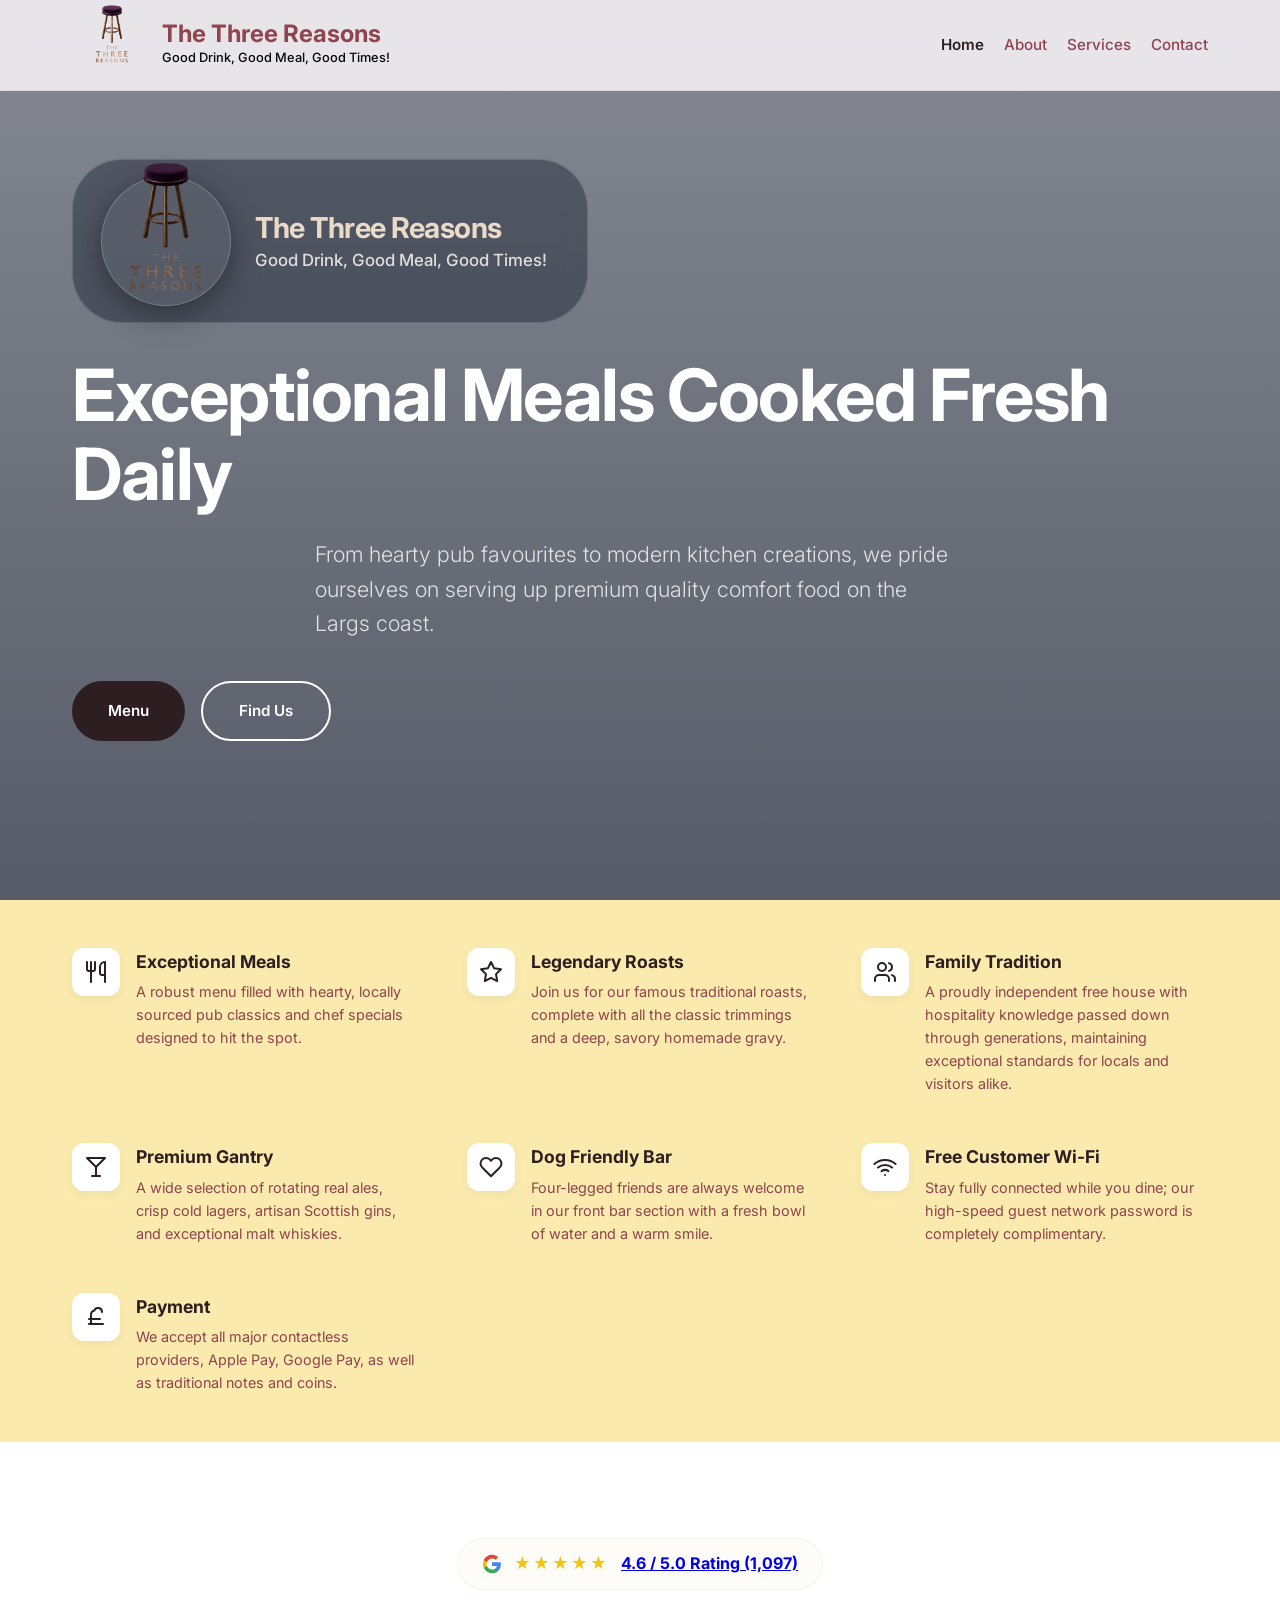
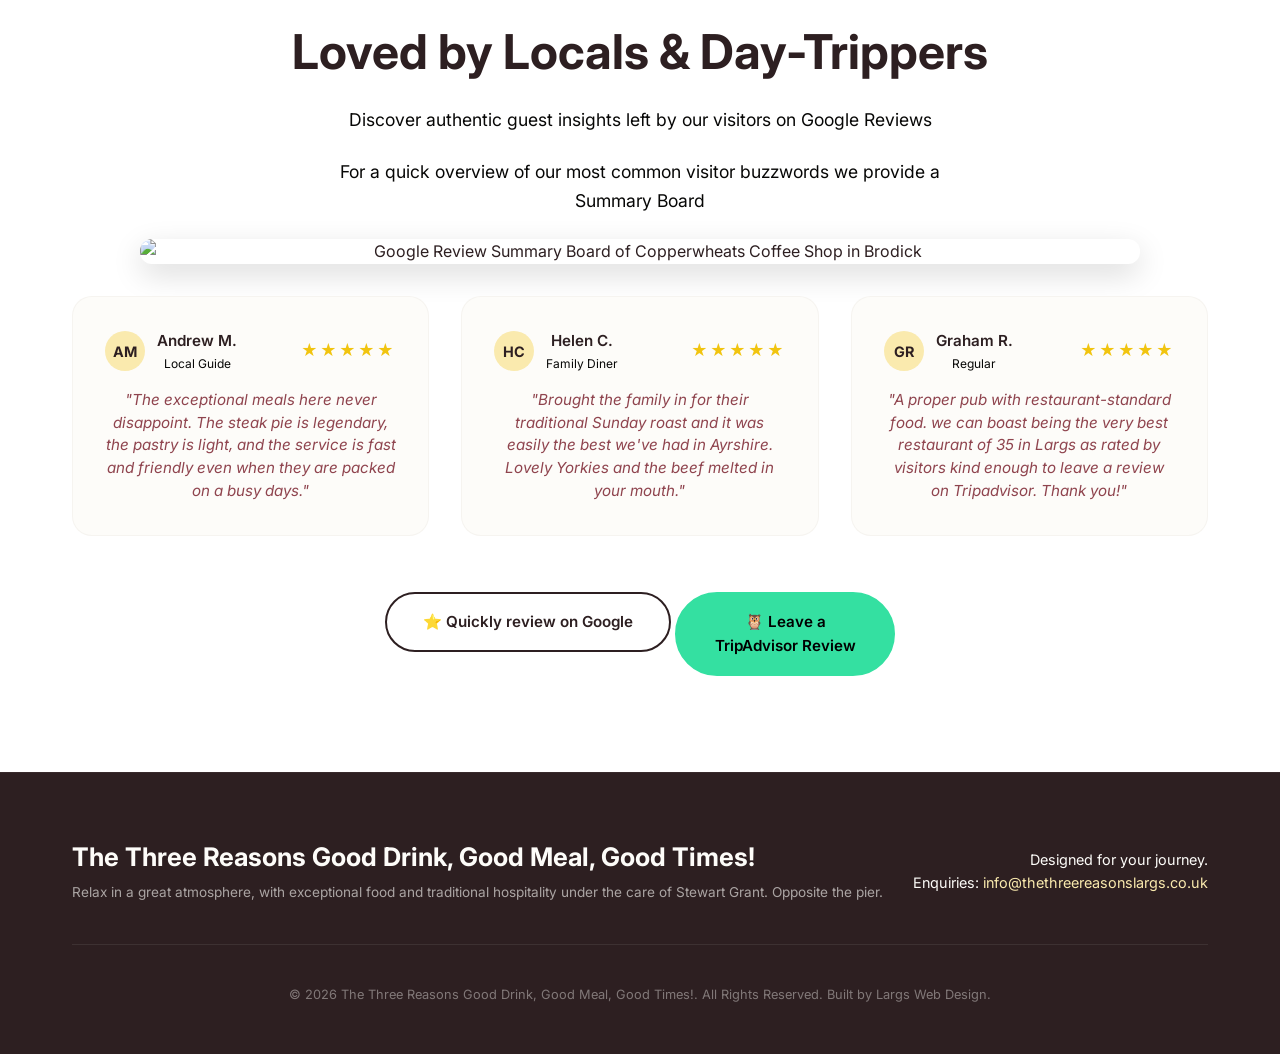
==== index.html @ d2f3f530 "Addition Menu" ====
<!DOCTYPE html>
<html lang="en">
<head>
    <meta charset="UTF-8">
    <meta name="viewport" content="width=device-width, initial-scale=1.0">
    <title id="meta-title">Loading...</title>

    <!-- ☕ COPPERWHEATS CUSTOM FAVICON INJECTION -->
    <link rel="icon" type="image/png" href="./favicon.png" sizes="150x150">
    <link rel="apple-touch-icon" href="./favicon.png">

    <!-- 🚀 ADD THIS DATA CONTAINER TO CATCH THE INJECTED SEO VALUES -->
    <script id="seo-schema" type="application/ld+json"></script>
    
    <link rel="preconnect" href="https://fonts.googleapis.com">
    <link rel="preconnect" href="https://fonts.gstatic.com" crossorigin>
    <link href="https://fonts.googleapis.com/css2?family=Cormorant+Garamond:wght@600;700&family=Plus+Jakarta+Sans:wght@300;400;500;600;700&display=swap" rel="stylesheet">
    <link href="https://fonts.googleapis.com/css2?family=Inter:wght@400;500;700&display=swap" rel="stylesheet">
    <link rel="stylesheet" href="./style.css">
</head>
<body>

    <header class="header-sticky">
        <div class="container nav-container">


        <a href="/" class="brand-logo" data-target="home" style="display: inline-flex !important; align-items: center !important; gap: 55px !important; text-decoration: none !important;">
            <svg id="nav-logo-vector" class="logo-graphic" viewBox="0 0 100 100" fill="none" xmlns="http://www.w3.org/2000/svg" style="display: none;">
            </svg>

            <img id="nav-logo-image" src="" alt="Copperwheat Coffee Shop Design Logo" 
            style="display: none; height: 5em; width: auto; object-fit: contain; margin-bottom: 10px;">
    
        <div class="logo-text">
            <span id="lbl-logo-main">Copperwheats</span>
            <span id="lbl-logo-sub">by the Ferry Terminal</span>
        </div>
        </a>

            
            <nav>
                <ul class="nav-menu">
                    <li><a href="/" class="nav-link" data-target="home">Home</a></li>
                    <li><a href="/about" class="nav-link" data-target="about">About</a></li>
                    <li><a href="/services" class="nav-link" data-target="services">Services</a></li>
                    <li><a href="/contact" class="nav-link" data-target="contact">Contact</a></li>
                </ul>
            </nav>
        </div>
    </header>

    <main>


        <main-section id="section-home">
            <section class="hero-section" id="hero-bg-primary">
            <div class="hero-bg-secondary" id="hero-bg-secondary"></div>

            <div class="container" style="position: relative; z-index: 2;">
                <div class="hero-content">
                    
                    <div class="hero-logo-box" style="display: flex !important; align-items: center !important; gap: 24px !important; background: rgba(15, 23, 42, 0.4) !important; backdrop-filter: blur(12px) !important; -webkit-backdrop-filter: blur(12px) !important; padding: 16px 28px !important; border-radius: 50px !important; border: 1px solid rgba(255, 255, 255, 0.15) !important; width: fit-content !important; margin-bottom: 2rem !important; position: relative;">
                        
                        <div style="width: 130px; height: 130px; background: rgba(255, 255, 255, 0.05); border-radius: 50%; display: flex; align-items: center; justify-content: center; border: 1px solid rgba(255, 255, 255, 0.2); flex-shrink: 0; box-shadow: 0 8px 32px 0 rgba(0, 0, 0, 0.4); position: relative; overflow: visible !important;">
                            <img id="hero-logo-image" src="logo.png" alt="Brand Emblem" 
                                style="display: block !important; width: 180px !important; height: 180px !important; max-width: none !important; object-fit: contain; position: absolute; left: 50%; top: 50%; transform: translate(-50%, -50%); mix-blend-mode: multiply !important; z-index: 10;">
                        </div>

                        <div style="display: flex !important; flex-direction: column !important; text-align: left !important; line-height: 1.2 !important; white-space: nowrap !important; padding-right: 12px;">
                            <span id="lbl-hero-logo-main" style="font-family: 'Inter', sans-serif !important; font-size: 1.8rem !important; font-weight: 700 !important; color: #EADBC8 !important; text-transform: none !important; letter-spacing: -0.5px;">Nardini's</span>
                            <span id="lbl-hero-logo-sub" style="font-family: 'Inter', sans-serif !important; font-size: 1.05rem !important; font-weight: 500 !important; color: #FAF6F0 !important; text-transform: none !important; margin-top: 4px !important; opacity: 0.85;">Coffee Shop</span>
                        </div>
                    </div>

                    <h1 class="hero-title" id="lbl-hero-title">Title</h1>
                    <p class="hero-desc" id="lbl-hero-desc">Desc</p>

                    <div class="hero-actions">
                        <a href="/services" class="btn btn-primary" data-target="services">Menu</a>
                        <a href="/contact" class="btn btn-secondary" data-target="contact">Find Us</a>
                    </div>

                </div> 
            </div> 
</section>

            <section class="quick-highlights">
                <div class="container">
                    <div class="highlights-grid" id="container-highlights">
                    </div>
                </div>
            </section>

            <section class="reviews-section">
                <div class="container text-center">
                    <div class="google-summary-badge">
                        <svg class="google-g-icon" viewBox="0 0 24 24" width="24" height="24" xmlns="http://www.w3.org/2000/svg"><path d="M22.56 12.25c0-.78-.07-1.53-.2-2.25H12v4.26h5.92c-.26 1.37-1.04 2.53-2.21 3.31v2.77h3.57c2.08-1.92 3.28-4.74 3.28-8.09z" fill="#4285F4" /><path d="M12 23c2.97 0 5.46-.98 7.28-2.66l-3.57-2.77c-.98.66-2.23 1.06-3.71 1.06-2.86 0-5.29-1.93-6.16-4.53H2.18v2.84C3.99 20.53 7.7 23 12 23z" fill="#34A853" /><path d="M5.84 14.09c-.22-.66-.35-1.36-.35-2.09s.13-1.43.35-2.09V7.06H2.18C1.43 8.55 1 10.22 1 12s.43 3.45 1.18 4.94l2.85-2.22.81-.63z" fill="#FBBC05" /><path d="M12 5.38c1.62 0 3.06.56 4.21 1.64l3.15-3.15C17.45 2.09 14.97 1 12 1 7.7 1 3.99 3.47 2.18 7.06l3.66 2.84c.87-2.6 3.3-4.52 6.16-4.52z" fill="#EA4335" /></svg>
                        <span class="reviews-rating-stars">★★★★★</span>
    
                        <a href="#" id="link-google-reviews-home" target="_blank">
                            <strong id="lbl-review-score">0.0 / 5.0 Rating</strong>
                        </a>
                    </div>
                    <h2 class="section-title" id="lbl-review-title">Reviews</h2>

                    <!-- 1. Explicitly setting this to 1.5rem cuts the massive CSS default gap in half -->
                    <p class="section-subtitle" id="lbl-review-subtitle" style="margin-bottom: 1.5rem !important;">
                        Discover authentic guest insights with our Google Reviews
                    </p>

                    <div class="section-google-summary" style="width: 100%; padding: 0 !important; text-align: center;">
                        <div class="google-summary-board" style="margin: 0 auto 1.5rem auto !important; max-width: 1000px !important; width: 90% !important;">
                            
                            <!-- 2. Set top margin to 0 so it neatly catches the 1.5rem drop from the line above -->
                            <p class="section-subtitle" id="lbl-summary-board-text" style="margin-top: 0 !important; margin-bottom: 1.5rem !important;">
                                For a quick overview of our most common visitor buzzwords we provide a Summary Board
                            </p>
                            
                            <img src="./images/GoogleReviews_SummaryBoard.png" alt="Google Review Summary Board of Copperwheats Coffee Shop in Brodick" 
                                style="display: block !important; width: 100% !important; height: auto !important; border-radius: 12px !important; box-shadow: 0 10px 30px rgba(0,0,0,0.15) !important; object-fit: cover !important;">
                        </div>
                    </div>
                    
                    
                    <div class="reviews-grid" id="container-reviews">
                    </div>

                    <div id="wrapper-reviews-home" style="margin-top: 3rem; text-align: center;">
                        <a href="#" id="btn-google-review-home" class="btn btn-secondary" target="_blank" style="display: inline-flex; align-items: center; gap: 0.5rem;">
                            ⭐ Quickly review on Google
                        </a>
                        <a href="#" id="btn-tripadvisor-review-home" class="btn btn-secondary" target="_blank" style="margin-top: 0.5rem; display: inline-flex; align-items: center; justify-content: center; gap: 0.5rem; width: 100%; max-width: 220px; margin-left: auto; margin-right: auto; background-color: #34E0A1; border-color: #34E0A1; color: #000000;">
                        🦉 Leave a TripAdvisor Review
                    </a>
                    </div>
                </div>
            </section>
        </main-section>

        <main-section id="section-about">
    <div class="nav-buffer"></div>
    
    <div class="about-static-media-box" style="width: 100%; padding: 2rem 0 0 0; text-align: center;">
        <!-- 1. Changed bottom margin from 1.5rem to 0 -->
        <div class="about-image-wrapper" style="margin: 0 auto 0 auto !important; max-width: 1000px !important; width: 90% !important;">
            <img src="./images/Storyboard.png" alt="Storyboard of business" 
                style="display: block !important; width: 100% !important; height: auto !important; border-radius: 12px !important; box-shadow: 0 10px 30px rgba(0,0,0,0.15) !important; object-fit: cover !important;">
        </div>
    </div>

    <!-- 2. Added inline style to override/reduce the heavy top padding from 'section-padding' -->
    <section class="container section-padding" style="padding-top: 1rem !important;">
        <div class="text-center">
            <h2 class="section-title" id="lbl-about-title">Title</h2>
            <p class="section-subtitle" id="lbl-about-subtitle">Subtitle</p>
        </div>
        <div class="about-layout">
            <div class="about-story" id="container-about-paragraphs"></div>
            <div class="features-box" id="container-about-features"></div>
        </div>
    </section>
</main-section>

        <main-section id="section-services">
            <div class="nav-buffer"></div>
            <section class="container section-padding">
                <div class="text-center">
                    <h2 class="section-title" id="lbl-services-title">Services</h2>
                    <p class="section-subtitle" id="lbl-services-subtitle">Subtitle</p>
                </div>

                <div class="menu-download-container" style="width: 100%; padding: 2rem 0; text-align: center;">
                    <h2 class="section-title" style="margin-bottom: 0.5rem;">Our Menu</h2>
                    <p class="section-subtitle" style="margin-bottom: 2rem; color: #64748b;">Click the preview below to view or download our full menu</p>
                    
                    <a href="/images/menu.pdf" target="_blank" rel="noopener noreferrer" class="menu-pdf-link" style="display: inline-block; width: 90%; max-width: 800px; text-decoration: none;">
                        <div class="menu-preview-wrapper" style="position: relative; border-radius: 12px; overflow: hidden; box-shadow: 0 10px 30px rgba(0,0,0,0.12); transition: transform 0.3s ease, box-shadow 0.3s ease;">
                            
                            <img src="./images/menu-preview.png" alt="Copperwheats Coffee House Menu Preview" 
                                style="display: block; width: 100%; height: auto; object-fit: cover;">
                                
                            <div class="menu-overlay" style="position: absolute; top: 0; left: 0; width: 100%; height: 100%; background: rgba(31, 21, 16, 0.08); transition: background 0.3s ease;"></div>
                        </div>
                    </a>
                </div>


            <section id="section-opening-hours" class="hours-section" style="padding: 4rem 1rem; background-color: var(--site-bg-light, #fcfaf7); text-align: center;">
                <div style="max-width: 500px; margin: 0 auto; background: #ffffff; padding: 2.5rem 2rem; border-radius: 16px; box-shadow: 0 10px 30px rgba(0,0,0,0.04); border: 1px solid rgba(0,0,0,0.02);">
        
                
                <h2 id="hours-title" style="font-size: 1.75rem; margin-bottom: 0.5rem; color: #333;"></h2>
                <p id="hours-subtitle" style="color: #666; font-size: 0.95rem; margin-bottom: 2rem;"></p>

                <table style="width: 100%; border-collapse: collapse; text-align: left;">
                    <thead>
                        <tr style="border-bottom: 2px solid #f1f1f1;">
                            <th style="padding: 0.75rem 0; color: #888; font-weight: 600; text-transform: uppercase; font-size: 0.8rem; letter-spacing: 1px;">Day</th>
                            <th style="padding: 0.75rem 0; color: #888; font-weight: 600; text-transform: uppercase; font-size: 0.8rem; letter-spacing: 1px; text-align: right;">Hours</th>
                        </tr>
                    </thead>
                    <tbody style="color: #444; font-size: 1.05rem;">
                        <tr style="border-bottom: 1px solid #f9f9f9;">
                            <td style="padding: 1rem 0; font-weight: 500;">Monday</td>
                            <td id="time-monday" style="padding: 1rem 0; text-align: right; color: #666;">--</td>
                        </tr>
                        <tr style="border-bottom: 1px solid #f9f9f9;">
                            <td style="padding: 1rem 0; font-weight: 500;">Tuesday</td>
                            <td id="time-tuesday" style="padding: 1rem 0; text-align: right; color: #666;">--</td>
                        </tr>
                        <tr style="border-bottom: 1px solid #f9f9f9;">
                            <td style="padding: 1rem 0; font-weight: 500;">Wednesday</td>
                            <td id="time-wednesday" style="padding: 1rem 0; text-align: right; color: #666;">--</td>
                        </tr>
                        <tr style="border-bottom: 1px solid #f9f9f9;">
                            <td style="padding: 1rem 0; font-weight: 500;">Thursday</td>
                            <td id="time-thursday" style="padding: 1rem 0; text-align: right; color: #666;">--</td>
                        </tr>
                        <tr style="border-bottom: 1px solid #f9f9f9;">
                            <td style="padding: 1rem 0; font-weight: 500;">Friday</td>
                            <td id="time-friday" style="padding: 1rem 0; text-align: right; color: #666;">--</td>
                        </tr>
                        <tr style="border-bottom: 1px solid #f9f9f9;">
                            <td style="padding: 1rem 0; font-weight: 500;">Saturday</td>
                            <td id="time-saturday" style="padding: 1rem 0; text-align: right; color: #666;">--</td>
                        </tr>
                        <tr>
                            <td style="padding: 1rem 0; font-weight: 500;">Sunday</td>
                            <td id="time-sunday" style="padding: 1rem 0; text-align: right; color: #666;">--</td>
                        </tr>
                    </tbody>
                </table>
        
                </div>
            </section>



                <div class="services-grid" id="container-services-cards">
                </div>
            </section>
        </main-section>

        <main-section id="section-contact">
            <div class="nav-buffer"></div>


                <section id="contact" class="contact-section">
            <div class="contact-grid-container">
        
            <div class="contact-details-col">
            <h2>Get in Touch</h2>
            <p class="contact-item" id="lbl-contact-address">Address</p>
            
                <div style="display: flex; flex-direction: column; width: 100%; align-items: flex-start;">
    
                    <a href="#" id="lnk-contact-telephone" class="btn btn-secondary" 
                    style="display: inline-flex; align-items: center; justify-content: center; gap: 0.5rem; width: 100%; max-width: 240px; padding: 0.6rem 1rem; margin-top: 0.5rem; margin-right: auto; margin-left: 0; text-decoration: none;">
                        <span id="lbl-contact-phone-icon"></span>
                        <span id="lbl-contact-telephone">Loading...</span>
                    </a>
                </div>

            
                
            
            <div id="wrapper-reviews-contact" style="margin-top: 1.5rem; display: flex; flex-direction: column; gap: 0.75rem; width: 100%;">
                <a href="#" id="btn-google-review-contact" class="btn btn-secondary" target="_blank" style="display: inline-flex; align-items: center; justify-content: center; gap: 0.5rem; width: 100%; max-width: 240px; padding: 0.6rem 1rem; margin-right: auto; margin-left: 0;">
                    ⭐ A Quick review on Google?
                </a>
                <a href="#" id="btn-tripadvisor-review-contact" class="btn btn-secondary" target="_blank" style="display: inline-flex; align-items: center; justify-content: center; gap: 0.5rem; width: 100%; max-width: 240px; padding: 0.6rem 1rem; background-color: #34E0A1; border-color: #34E0A1; color: #000000; border-radius: 20px; margin-right: auto; margin-left: 0;">
                    🦉 Review Us on TripAdvisor
                </a>
            </div>
        </div>

            <div class="contact-map-col">
                <iframe 
                    id="lbl-contact-map"
                    
                    width="100%" 
                    height="300" 
                    style="border:0; border-radius: 12px; box-shadow: 0 4px 12px rgba(0,0,0,0.06);" 
                    allowfullscreen="" 
                    loading="lazy">
                </iframe>
            </div>
        </main-section>
        


</section>

<section class="faq-section">
    <div class="faq-container">
        <h2 id="faq-title">Questions and Answers</h2>
        <p id="faq-subtitle" class="faq-subtitle"></p>
        
        <div id="faq-grid" class="faq-grid"></div>
    </div>
</section>

            <section class="container section-padding">
                <div class="contact-card">
                    <div class="contact-icon-wrap">
                        <svg width="32" height="32" viewBox="0 0 24 24" fill="none" stroke="currentColor" stroke-width="2" stroke-linecap="round" stroke-linejoin="round"><path d="M4 4h16c1.1 0 2 .9 2 2v12c0 1.1-.9 2-2 2H4c1.1 0-2-.9-2-2V6c0-1.1.9-2 2-2z"></path><polyline points="22,6 12,13 2,6"></polyline></svg>
                    </div>
                    <h3 id="lbl-contact-title">Title</h3>
                    <p id="lbl-contact-desc">Description text</p>
                    <a href="#" id="btn-email-action" class="btn btn-primary">Email Us</a>

                    

                    <div class="info-strip">
                        <div class="info-chunk">
                            <p> If your email is internet based like Gmail or Hotmail etc.</p>
                            <h5>Direct Contact</h5>
                            <p id="lbl-contact-email">Email</p>
                        
                            <div class="container" style="max-width: 650px; margin: 2rem auto; padding: 2rem; background: var(--color-white); border-radius: 12px; box-shadow: 0 4px 20px rgba(0,0,0,0.05);">
                                <h1 style="font-family: var(--font-display); color: var(--color-espresso); font-size: 2.2rem; margin-bottom: 1.5rem; text-align: center;">Or just message us below</h1>
                                
                                <!-- 1. Removed target="_blank" -->
                                <form id="contact-form-submit" action="" method="POST" style="display: flex; flex-direction: column; gap: 1.25rem;">
                                    
                                    <div style="display: flex; gap: 1rem; flex-wrap: wrap;">
                                        <div style="flex: 1; min-width: 250px;">
                                            <input type="text" name="name" placeholder="Full Name" required 
                                                style="width: 100%; padding: 0.85rem 1rem; border-radius: 8px; border: 1px solid var(--color-cream-dark); font-family: var(--font-body); font-size: 1rem; box-sizing: border-box; background-color: var(--color-cream-light);">
                                        </div>
                                        <div style="flex: 1; min-width: 250px;">
                                            <input type="email" name="email" placeholder="Email Address" required 
                                                style="width: 100%; padding: 0.85rem 1rem; border-radius: 8px; border: 1px solid var(--color-cream-dark); font-family: var(--font-body); font-size: 1rem; box-sizing: border-box; background-color: var(--color-cream-light);">
                                        </div>
                                    </div>

                                    <div style="width: 100%;">
                                        <textarea placeholder="Your Message" name="message" rows="7" required 
                                                style="width: 100%; padding: 1rem; border-radius: 8px; border: 1px solid var(--color-cream-dark); font-family: var(--font-body); font-size: 1rem; box-sizing: border-box; resize: vertical; background-color: var(--color-cream-light); min-height: 150px;"></textarea>
                                    </div>

                                    <button type="submit" id="form-submit-btn" class="btn btn-primary" 
                                            style="width: 100%; padding: 1rem; font-size: 1.1rem; font-weight: 600; border-radius: 8px; cursor: pointer;">
                                        Message Us
                                    </button>
                                </form>

                                <!-- 2. Hidden Success Message Panel -->
                                <div id="form-success-message" style="display: none; text-align: center; padding: 2rem 1rem;">
                                    <div style="font-size: 3rem; margin-bottom: 1rem;">✨</div>
                                    <h3 style="color: var(--color-espresso); font-family: var(--font-display); margin-bottom: 0.5rem;">Message Sent!</h3>
                                    <p style="color: #666; font-family: var(--font-body);">Thank you for contacting us. We've received your enquiry and will be in touch shortly.</p>
                                </div>
                            </div>




                        
                        </div>
                    </div>
                </div>
            </section>
        </main-section>
    </main>

    <footer class="footer">
        <div class="container">
            <div class="footer-grid">
                <div class="footer-brand">
                    <h4 id="lbl-footer-name">Name</h4>
                    <p id="lbl-footer-tagline">Tagline</p>
                </div>
                <div class="footer-meta">
                    <p>Designed for your journey.</p>
                    <p>Enquiries: <a href="#" id="lbl-footer-email-link">Email</a></p>
                </div>
            </div>
            <div class="copyright" id="lbl-footer-copyright">&copy; Copyright</div>
        </div>
    </footer>

    <script type="module" src="./script.js"></script>
</body>
</html>
---- style.css ----
/* --- CORE DESIGN ENGINE VARIABLES (Hydrated by JSON) --- */
        :root {
            --color-espresso: #2C1A11;
            --color-roast: #4A3525;
            --color-latte: #8C6A50;
            --color-cream-dark: #EADBC8;
            --color-cream-light: #FAF6F0;
            --color-white: #FFFFFF;
            --color-gold: #F1C40F;
            --font-display: 'Cormorant Garamond', serif;
            --font-body: 'Plus Jakarta Sans', sans-serif;
            --transition-smooth: all 0.4s cubic-bezier(0.16, 1, 0.3, 1);
            --max-width: 1200px;

            /* ... your colors ... */
            --font-body: 'Inter', sans-serif;
            --font-display: 'Inter', sans-serif;
        }

        /* --- BASE STYLES --- */
        * {
            box-sizing: border-box;
            margin: 0;
            padding: 0;
        }

        html, body {
            overflow-x: hidden;
            scroll-behavior: smooth;
            background-color: var(--color-cream-light);
            color: var(--color-espresso);
            font-family: var(--font-body);
            line-height: 1.6;
        }

        .container {
            max-width: var(--max-width);
            margin: 0 auto;
            padding: 0 2rem;
        }

        .section-padding {
            padding: 6rem 0;
        }

        .text-center {
            text-align: center;
        }

        .section-title {
            font-family: var(--font-display);
            font-size: 3rem;
            color: var(--color-espresso);
            margin-bottom: 1rem;
            font-weight: 700;
        }

        .section-subtitle {
            font-size: 1.1rem;
            color: var(--color-latte);
            max-width: 600px;
            margin: 0 auto 4rem auto;
            font-weight: 400;
        }

        /* --- UI COMPONENTS --- */
        .btn {
            display: inline-flex;
            align-items: center;
            justify-content: center;
            padding: 1rem 2.25rem;
            font-size: 0.95rem;
            font-weight: 600;
            text-decoration: none;
            border-radius: 50px;
            transition: var(--transition-smooth);
            cursor: pointer;
            border: none;
            gap: 0.5rem;
        }

        .btn-primary {
            background-color: var(--color-espresso);
            color: var(--color-cream-light);
        }

            .btn-primary:hover {
                background-color: var(--color-latte);
                transform: translateY(-2px);
                box-shadow: 0 10px 20px rgba(74, 53, 37, 0.15);
            }

        .btn-secondary {
            background-color: transparent;
            color: var(--color-espresso);
            border: 2px solid var(--color-espresso);
        }

            .btn-secondary:hover {
                background-color: var(--color-espresso);
                color: var(--color-cream-light);
                transform: translateY(-2px);
            }

        /* --- SPA ROUTING VIEW STATES --- */
        main-section {
            display: none;
            opacity: 0;
            transform: translateY(15px);
            transition: opacity 0.5s ease, transform 0.5s ease;
        }

            main-section.active {
                display: block;
                opacity: 1;
                transform: translateY(0);
            }

        /* --- BRAND BRANDING LOGO COMPONENT --- */
        
        /* 1. This forces the logo image and text to sit side-by-side in a row */
        .brand-logo {
            display: flex !important;
            flex-direction: row !important;
            align-items: center !important;
            gap: 0px !important; /* Perfect breathing room right next to thistle wings */
            text-decoration: none !important;

            /* 1. Prevents the entire logo link block from compressing */
            flex-shrink: 0 !important;
        }

        .logo-text {
            display: flex !important;
            flex-direction: column !important;
            text-transform: none !important; /* Breaks the uppercase lock cleanly */
            text-align: left !important;
            margin-left: -45px !important; /* Gives just a hair of breathing room (change to 0px if you want literal zero contact) */
        
            /* 2. FORCES the text wrapper to remain on a single horizontal line */
            white-space: nowrap !important;
            flex-shrink: 0 !important;
        }

        #lbl-logo-main {
            font-family: 'Inter', sans-serif !important;
            font-size: 1.5rem !important;
            font-weight: 700 !important;
            color: var(--color-roast) !important;
            /*color: #2563EB !important; /* Electric Blue */
            text-transform: none !important;
            line-height: 1.1 !important;
        }

        #lbl-logo-sub {
            font-family: 'Inter', sans-serif !important;
            font-size: 0.8rem !important;
            font-weight: 500 !important;
            color: var(--color-latte) !important;
            text-transform: none !important;
            margin-top: 1px !important;
        }






        


        /* --- HEADER NAVIGATION --- */
        .header-sticky {
            position: fixed;
            top: 0;
            left: 0;
            right: 0;
            background-color: rgba(250, 246, 250, 0.85);
            backdrop-filter: blur(12px);
            -webkit-backdrop-filter: blur(12px);
            z-index: 1000;
            border-bottom: 1px solid rgba(74, 53, 37, 0.06);
            transition: var(--transition-smooth);
        }

        .nav-container {
            display: flex !important;
            flex-direction: row !important;
            align-items: center !important;
            justify-content: space-between !important; /* Forces Logo Left, Menu Right */
            width: 100%;
        }

        .nav-menu {
            display: flex !important;
            gap: 20px;
            list-style: none;
            margin: 0;
            padding: 0;
    
            /* Allows links to stay horizontal and hide if they run out of room */
            flex-wrap: nowrap !important; 
            overflow: hidden !important;
        }

        .nav-link {
            text-decoration: none;
            color: var(--color-roast);
            font-size: 0.95rem;
            font-weight: 500;
            position: relative;
            padding: 0.5rem 0;
            transition: var(--transition-smooth);
        }

            .nav-link:hover {
                color: var(--color-espresso);
            }

            .nav-link::after {
                content: '';
                position: absolute;
                bottom: 0;
                left: 0;
                width: 0;
                height: 2px;
                background-color: var(--color-latte);
                transition: var(--transition-smooth);
            }

            .nav-link.active {
                color: var(--color-espresso);
                font-weight: 600;
            }

                .nav-link.active::after {
                    width: 100%;
                }







        /* --- HERO AREA --- */

        /*SKSK07/06/26 ADDED code below for transitional hero panel*/
        .hero-section {
            position: relative;
            height: 100vh;
            min-height: 750px;
            display: flex;
            align-items: center;
            color: var(--color-white);
            background-repeat: no-repeat;
            background-position: center center;
            background-size: cover;
            overflow: hidden;
        }

        /* NEW: The overlapping layer that handles the buttery smooth cross-fade */
        .hero-bg-secondary {
            position: absolute;
            top: 0;
            left: 0;
            width: 100%;
            height: 100%;
            background-repeat: no-repeat;
            background-position: center center;
            background-size: cover;
            opacity: 0;
            transition: opacity 1.5s ease-in-out; /* Control the cross-fade speed here! */
            z-index: 1;
        }

        /* The master cross-fade keyframe loop */
        @keyframes heroFadeLoop {
            0% {
                opacity: 1; 
                filter: brightness(1);
            }

            8% {
                opacity: 0.1;
                filter: brightness(0.6);
            }
            /* Smooth dip down to swap image */
            20% {
                opacity: 1;
                filter: brightness(1);
            }
            /* Fades back up into full glory */
            100% {
                opacity: 1;
                filter: brightness(1);
            }
        }

        /*SKSK08/06/26 ADDED code below*/
        /* Smoothly handles the text dip during image transitions */
        .hero-content {
            transition: opacity 1.0s ease-in-out, transform 1.0s ease-in-out;
            opacity: 1; /* Ensure base state is fully visible */
        }

        .hero-content.fade-out {
            opacity: 0 !important;
            transform: translateY(-30px); /* Gives it a slight upward float as it vanishes */
        }


        .hero-logo-box {
            display: inline-flex;
            align-items: center;
            background: rgba(255, 255, 255, 0.08);
            border: 1px solid rgba(255, 255, 255, 0.2);
            backdrop-filter: blur(8px);
            -webkit-backdrop-filter: blur(8px);
            padding: 0.75rem 1.5rem;
            border-radius: 50px;
            gap: 1rem;
            margin-bottom: 2rem;
        }

            .hero-logo-box .logo-text {
                color: var(--color-white);
            }

                .hero-logo-box .logo-text span {
                    color: var(--color-cream-dark);
                }

        /* --- CLEANED HERO TYPOGRAPHY TIMELINES --- */
        .hero-title {
            font-family: var(--font-display);
            font-size: clamp(2.5rem, 6vw, 4.5rem);
            font-weight: 700;
            color: var(--color-white);
            margin-bottom: 1.5rem;
            line-height: 1.1;
            letter-spacing: -0.02em;
            /* Removed the blocking hardcoded CSS keyframe animation */
        }

        .hero-desc {
            font-family: var(--font-sans);
            font-size: clamp(1.1rem, 2vw, 1.35rem);
            color: rgba(255, 255, 255, 0.8);
            max-width: 650px;
            margin: 0 auto 2.5rem auto;
            line-height: 1.6;
            font-weight: 300;
            /* Removed the blocking hardcoded CSS keyframe animation */
        }
        .hero-actions {
            display: flex;
            gap: 1rem;
        }

            .hero-actions .btn-secondary {
                color: var(--color-white);
                border-color: var(--color-white);
            }

                .hero-actions .btn-secondary:hover {
                    background-color: var(--color-white);
                    color: var(--color-espresso);
                }






        /* --- HIGHLIGHT ROW --- */
        .quick-highlights {
            background-color: var(--color-cream-dark);
            padding: 3rem 0;
        }

        .highlights-grid {
            display: grid;
            grid-template-columns: repeat(3, 1fr);
            gap: 3rem;
        }

        .highlight-item {
            display: flex;
            gap: 1rem;
            align-items: flex-start;
        }

        .highlight-icon {
            background: var(--color-white);
            padding: 0.75rem;
            border-radius: 12px;
            display: flex;
            align-items: center;
            justify-content: center;
            box-shadow: 0 4px 10px rgba(74, 53, 37, 0.05);
            color: var(--color-espresso);
        }

        .highlight-text h4 {
            font-size: 1.1rem;
            margin-bottom: 0.25rem;
            color: var(--color-espresso);
        }

        .highlight-text p {
            font-size: 0.9rem;
            color: var(--color-roast);
        }

        /* --- SOCIAL PROOF REVIEWS ROW --- */
        .reviews-section {
            background-color: var(--color-white);
            padding: 6rem 0;
        }

        .google-summary-badge {
            display: inline-flex;
            align-items: center;
            gap: 0.75rem;
            background: var(--color-cream-light);
            padding: 0.75rem 1.5rem;
            border-radius: 50px;
            margin-bottom: 1.5rem;
            border: 1px solid rgba(74, 53, 37, 0.05);
        }

        .google-g-icon {
            width: 20px;
            height: 20px;
        }

        .reviews-rating-stars {
            color: var(--color-gold);
            letter-spacing: 2px;
            font-weight: bold;
        }

        .reviews-grid {
            display: grid;
            grid-template-columns: repeat(3, 1fr);
            gap: 2rem;
            margin-top: 2rem;
        }

        .review-card {
            background: var(--color-cream-light);
            border-radius: 20px;
            padding: 2rem;
            border: 1px solid rgba(74, 53, 37, 0.04);
            display: flex;
            flex-direction: column;
            justify-content: space-between;
            transition: var(--transition-smooth);
        }

            .review-card:hover {
                transform: translateY(-4px);
                box-shadow: 0 15px 30px rgba(74, 53, 37, 0.04);
            }

        .review-header {
            display: flex;
            justify-content: space-between;
            align-items: center;
            margin-bottom: 1rem;
        }

        .reviewer-info {
            display: flex;
            align-items: center;
            gap: 0.75rem;
        }

        .reviewer-avatar {
            width: 40px;
            height: 40px;
            background: var(--color-cream-dark);
            border-radius: 50%;
            display: flex;
            align-items: center;
            justify-content: center;
            font-weight: 700;
            font-size: 0.9rem;
            color: var(--color-espresso);
        }

        .reviewer-name {
            font-size: 0.95rem;
            font-weight: 600;
        }

        .reviewer-meta {
            font-size: 0.75rem;
            color: var(--color-latte);
        }

        .review-text {
            font-size: 0.95rem;
            color: var(--color-roast);
            font-style: italic;
            line-height: 1.5;
        }

        /* --- ABOUT ENGINE LAYOUT --- */
        .about-layout {
            display: grid;
            grid-template-columns: 1.1fr 0.9fr;
            gap: 4rem;
            align-items: center;
        }

        .about-story {
            padding-right: 2rem;
        }

            .about-story h3 {
                font-family: var(--font-display);
                font-size: 2.5rem;
                margin-bottom: 1.5rem;
            }

        #container-about-paragraphs {
            /* 1. Limit the text width so lines don't stretch too wide */
            max-width: 750px !important;
            
            /* 2. Center the entire container perfectly in the middle of the page */
            margin: 0 auto !important;
            
            /* 3. Add internal padding so it breathes away from the edge on mobile phones */
            padding: 0 20px !important;
            
            /* 4. Optional but recommended: Add spacious padding between the paragraphs */
            display: flex !important;
            flex-direction: column !important;
            gap: 1.5rem !important;
        }

        .about-p {
            margin-bottom: 1.5rem;
            color: var(--color-roast);
        }

        .features-box {
            background-color: var(--color-white);
            border-radius: 24px;
            padding: 3rem;
            box-shadow: 0 20px 40px rgba(74, 53, 37, 0.03);
            border: 1px solid rgba(74, 53, 37, 0.04);
        }

        .feature-row {
            display: flex;
            gap: 1.5rem;
            margin-bottom: 2rem;
        }

            .feature-row:last-child {
                margin-bottom: 0;
            }

        .feature-badge {
            font-size: 2rem;
            line-height: 1;
        }

        .feature-info h4 {
            font-size: 1.2rem;
            margin-bottom: 0.5rem;
            color: var(--color-espresso);
        }

        .feature-info p {
            font-size: 0.95rem;
            color: var(--color-roast);
        }

        /* --- GRID CONTAINER CARDS --- */
        .services-grid {
            display: grid;
            grid-template-columns: repeat(4, 1fr);
            gap: 2rem;
        }

        .service-card {
            background-color: var(--color-white);
            border-radius: 20px;
            padding: 2.5rem 2rem;
            text-align: center;
            transition: var(--transition-smooth);
            border: 1px solid rgba(74, 53, 37, 0.03);
            position: relative;
            overflow: hidden;
        }

            .service-card::before {
                content: '';
                position: absolute;
                top: 0;
                left: 0;
                width: 100%;
                height: 4px;
                background-color: var(--color-cream-dark);
                transition: var(--transition-smooth);
            }

            .service-card:hover {
                transform: translateY(-8px);
                box-shadow: 0 20px 30px rgba(74, 53, 37, 0.06);
            }

                .service-card:hover::before {
                    background-color: var(--color-latte);
                }

        .service-emoji {
            font-size: 3rem;
            margin-bottom: 1.5rem;
            display: inline-block;
            transition: var(--transition-smooth);
        }

        .service-card:hover .service-emoji {
            transform: scale(1.15) rotate(5deg);
        }

        .service-card h3 {
            font-size: 1.25rem;
            color: var(--color-espresso);
            font-weight: 600;
        }

        /* --- SYSTEM CONNECTIONS --- */
        .contact-card {
            max-width: 700px;
            margin: 0 auto;
            background-color: var(--color-white);
            border-radius: 32px;
            padding: 4rem;
            text-align: center;
            box-shadow: 0 30px 60px rgba(74, 53, 37, 0.04);
            border: 1px solid rgba(74, 53, 37, 0.02);
        }

        .contact-icon-wrap {
            width: 80px;
            height: 80px;
            background-color: var(--color-cream-light);
            border-radius: 50%;
            display: flex;
            align-items: center;
            justify-content: center;
            margin: 0 auto 2rem auto;
            color: var(--color-latte);
        }

        .contact-card h3 {
            font-family: var(--font-display);
            font-size: 2.5rem;
            margin-bottom: 1rem;
        }

        .contact-card p {
            color: var(--color-roast);
            max-width: 480px;
            margin: 0 auto 2.5rem auto;
            font-size: 1.05rem;
        }

        .info-strip {
            display: flex;
            justify-content: center;
            gap: 3rem;
            margin-top: 3rem;
            padding-top: 2.5rem;
            border-top: 1px solid rgba(74, 53, 37, 0.08);
        }

        .info-chunk h5 {
            font-size: 0.85rem;
            text-transform: uppercase;
            letter-spacing: 1px;
            color: var(--color-latte);
            margin-bottom: 0.25rem;
        }

        .info-chunk p {
            font-size: 1rem;
            color: var(--color-espresso);
            margin: 0;
            font-weight: 500;
        }

        /* --- FOOTER REGION --- */
        .footer {
            background-color: var(--color-espresso);
            color: var(--color-cream-light);
            padding: 4rem 0 3rem 0;
            margin-top: auto;
            border-top: 1px solid rgba(255,255,255,0.05);
        }

        .footer-grid {
            display: flex;
            justify-content: space-between;
            align-items: center;
            padding-bottom: 2.5rem;
            border-bottom: 1px solid rgba(255, 255, 255, 0.08);
            margin-bottom: 2.5rem;
        }

        .footer-brand h4 {
            font-family: var(--font-display);
            font-size: 1.6rem;
            margin-bottom: 0.25rem;
        }

        .footer-brand p {
            font-size: 0.85rem;
            opacity: 0.6;
        }

        .footer-meta {
            text-align: right;
            font-size: 0.9rem;
        }

            .footer-meta a {
                color: var(--color-cream-dark);
                text-decoration: none;
                transition: var(--transition-smooth);
            }

                .footer-meta a:hover {
                    color: var(--color-white);
                }

        .copyright {
            font-size: 0.8rem;
            opacity: 0.4;
            text-align: center;
        }

        /* Master container splits the space 50/50 on desktop screens */
.contact-grid-container {
    display: flex;
    flex-direction: row;
    justify-content: space-between;
    align-items: center;
    gap: 3rem; /* Creates a nice generous space between text and map */
    max-width: 1100px;
    margin: 0 auto;
    padding: 2rem 20px;
    
}

/* Ensure each column takes up equal half width */
.contact-details-col, 
.contact-map-col {
    flex: 1;
    width: 50%;
    
}

.contact-item {
    font-size: 1.1rem;
    margin-bottom: 1rem;
}


        /* --- SCALING DISPLAYS --- */
        @keyframes fadeInStack {
            from {
                opacity: 0;
                transform: translateY(30px);
            }

            to {
                opacity: 1;
                transform: translateY(0);
            }
        }

        @media (max-width: 1024px) {
            .services-grid {
                grid-template-columns: repeat(2, 1fr);
            }

            .reviews-grid {
                grid-template-columns: 1fr;
                gap: 1.5rem;
            }

            .about-layout {
                grid-template-columns: 1fr;
                gap: 3rem;
            }

            .about-story {
                padding-right: 0;
            }
        }

    /* =========================================================================
   MASTER ALL-IN-ONE MOBILE RESPONSIVE UMBRELLA (768px and down)
   ========================================================================= */
    @media (max-width: 768px) {
    
    /* --- 1. Fix the Header & Navigation Layout --- */
    .nav-container {
        height: auto !important; 
        padding: 12px 10px !important;
        display: flex !important;
        flex-direction: column !important; 
        align-items: center !important;
        justify-content: center !important;
        gap: 0.5rem !important;
    }

    .nav-menu {
        display: flex !important;
        flex-direction: row !important; 
        justify-content: center !important;
        flex-wrap: wrap !important; 
        gap: 1rem !important;
        width: 100% !important;
        max-width: 100% !important;
        margin: 0 auto !important;
        padding: 4px 0 !important;
    }

    /* Generous buffer space so the hero content starts completely below the menu */
    .nav-buffer {
        height: 130px !important;
    }

    /* --- 2. Fix Hero Container & Force Auto-Wrapping --- */
    .hero-section {
        padding: 3rem 0 4rem 0 !important; 
        min-height: auto !important;
        height: auto !important;
        background-size: 100% cover  !important; 
        background-position: center center !important;
        background-repeat: no-repeat !important;
        overflow: hidden !important; 
        width: 100% !important;
        max-width: 100% !important;
    }

    .hero-content {
        width: 100% !important;
        max-width: 100% !important;
        min-width: 0 !important;
        padding: 0 20px !important; 
        box-sizing: border-box !important; 
        display: flex !important;
        flex-direction: column !important;
        align-items: center !important;
        text-align: center !important;
    }

    /* Overpowers any desktop IDs forcing the glass pill to stay visible */
    .hero-section #hero-logo-box,
    .hero-section #hero-logo-pill,
    .hero-section .hero-logo-box,
    div[class*="hero-logo-box"] {
        display: none !important;
        visibility: hidden !important;
        opacity: 0 !important;
        height: 0 !important;
        width: 0 !important;
        padding: 0 !important;
        margin: 0 !important;
        overflow: hidden !important;
        position: absolute !important;
    }
    
    
    


    
    /* --- 3. Scale & Snap Typography Within Screen Boundaries --- */
    .hero-title, #lbl-hero-title {
        font-size: 1.65rem !important; /* Optimized sweet spot for long sentences on mobile */
        line-height: 1.3 !important;
        margin-top: 9rem !important;
        margin-bottom: 1rem !important;
        width: 100% !important;
        max-width: 100% !important;
        white-space: normal !important; /* Prevents text from forcing its way onto a single line */
        word-wrap: break-word !important;
        overflow-wrap: break-word !important;
    }

    .hero-desc, #lbl-hero-desc {
        font-size: 0.95rem !important; 
        line-height: 1.5 !important;
        width: 100% !important;
        max-width: 100% !important;
        padding: 0 5px !important;
        white-space: normal !important;
        word-wrap: break-word !important;
    }

    /* --- 4. Action Buttons --- */
    .hero-actions {
        display: flex !important;
        flex-direction: column !important; 
        gap: 12px !important;
        width: 100% !important;
        max-width: 260px !important; 
        margin: 1.5rem auto 0 auto !important;
    }

    .hero-actions .btn {
        width: 100% !important;
        text-align: center !important;
    }

    /* --- 5. Base Structural Layouts --- */
    .section-title {
        font-size: 2.4rem !important;
    }

    .highlights-grid {
        grid-template-columns: 1fr !important;
        gap: 1.5rem !important;
    }

    .info-strip {
        flex-direction: column !important;
        gap: 1.5rem !important;
    }

    .footer-grid {
        flex-direction: column !important;
        text-align: center !important;
        gap: 1.5rem !important;
    }

    .footer-meta {
        text-align: center !important;
    }
               
    .contact-card {
        padding: 2.5rem 1.5rem !important;
    }

    .about-layout {
        display: flex !important;
        flex-direction: column !important; 
        gap: 2rem !important;
    }

    #container-about-paragraphs {
        padding: 0 15px !important; 
    }


    /* Mobile Override: Stacks the columns vertically on top of each other */
    .contact-grid-container {
        flex-direction: column !important;
        gap: 1.5rem !important;
        text-align: center !important;
    }

    .contact-details-col, 
    .contact-map-col {
        width: 100% !important;
    }

    .contact-map-col iframe {
        height: 250px !important; /* Makes it slightly more compact on phone displays */
    }

    .contact-section {
    padding-top: 4rem;
    padding-bottom: 1.5rem !important; /* Shrings the dead space beneath the map card */
    }



    /* =========================================================================
       End of the Mobile Media Query
       ========================================================================= */
    } /* <-- This bracket closes the mobile media query cleanly! */

    /* --- Keep the baseline desktop buffer outside the media query --- */
    .nav-buffer {
        height: 90px;
        display: block;
    }

    /* ==========================================================================
       COPPERWHEATS FAQ SECTION (GLOBAL ACCORDION ENGINE)
       ========================================================================== */

    .faq-section {
        padding: 5rem 2rem !important;
        background-color: #faf6f0 !important; /* Matches clean tan layout background */
        width: 100% !important;
        box-sizing: border-box !important;
        display: block !important;
    }

    /* Force the container to wrap tight and center itself on desktop views */
    .faq-container {
        max-width: 1050px !important; /* Caps width so it never stretches out of control */
        margin: 0 auto !important; /* Centers it perfectly horizontally */
        padding: 0 1.5rem !important;
        box-sizing: border-box !important;
        display: block !important;
    }

    /* Force the main FAQ title to look balanced */
    .faq-container h2 {
        text-align: center !important;
        font-size: 2.5rem !important;
        color: #4a3b32 !important;
        margin-top: 0 !important;
        margin-bottom: 1rem !important;
    }

    /* Center and beautifully pad the subtitle text block */
    .faq-subtitle {
        color: #6e5d4f !important;
        font-size: 1.1rem !important;
        line-height: 1.6 !important;
        text-align: center !important;
        max-width: 600px !important;
        margin: 0 auto 4rem auto !important;
    }

    /* Base grid settings (stacks on mobile, switches to columns on laptop) */
    .faq-grid {
        display: grid !important;
        grid-template-columns: 1fr !important; /* Single column layout for mobile */
        gap: 1.5rem !important;
        align-items: start !important;
        text-align: left !important;
        width: 100% !important;
    }

    /* Update your .faq-item card wrapper */
    .faq-item {
        background: #ffffff !important;
        border-radius: 12px !important;
        box-shadow: 0 4px 12px rgba(0,0,0,0.03) !important;
        border: 1px solid rgba(110, 93, 79, 0.05) !important;
        margin-bottom: 0 !important;
        overflow: hidden !important;
        transition: all 0.3s ease !important;
        display: block !important;
    }

    /* Style the clickable question bar */
    .faq-question {
        padding: 1.5rem !important;
        color: #4a3b32 !important;
        font-size: 1.15rem !important;
        font-weight: 600 !important;
        cursor: pointer !important;
        display: flex !important;
        justify-content: space-between !important;
        align-items: center !important;
        list-style: none !important;
        user-select: none !important;
    }

    /* Hides default browser triangles */
    .faq-question::-webkit-details-marker {
        display: none !important;
    }

    /* Style the hidden answer box container */
    .faq-answer-content {
        padding: 0 1.5rem 1.5rem 1.5rem !important;
        border-top: 1px solid rgba(110, 93, 79, 0.03) !important;
        display: block !important;
    }

    .faq-answer {
        color: #555555 !important;
        margin: 0 !important;
        line-height: 1.6 !important;
        font-size: 1rem !important;
    }

    /* Style the toggle icon */
    .faq-icon {
        font-size: 1rem !important;
        color: #8c6a50 !important;
        transition: transform 0.3s ease !important;
        padding-left: 1rem !important;
    }

    /* --- CLICK INTERACTIVE STATES --- */
    .faq-item[open] {
        box-shadow: 0 6px 16px rgba(140, 106, 80, 0.08) !important;
        border-color: rgba(140, 106, 80, 0.2) !important;
    }

    .faq-item[open] .faq-icon {
        transform: rotate(45deg) !important;
        color: #2c1a11 !important;
    }

    /* --- LAPTOP SCREEN RESPONSIVE UPGRADE --- */
    @media screen and (min-width: 768px) {
        .faq-grid {
            grid-template-columns: 1fr 1fr !important; /* Beautiful side-by-side layout on laptops! */
            gap: 2rem !important;
        }
    }

    /* Default for Mobile / Tablets: Center everything smoothly */
    @media (max-width: 768px) {
        .contact-details-col a.btn {
            margin-left: auto !important;
            margin-right: auto !important;
        }
    }

    /* Laptop mode: Force text inside buttons to stay centered */
    .contact-details-col a.btn {
        justify-content: center !important;
        text-align: center !important;
    }

    
    /* NEW: TripAdvisor Hover State (Slightly darker vibrant green) */
    .contact-details-col a.btn-tripadvisor:hover {
        background-color: #2bc48c !important;
        border-color: #2bc48c !important;
        color: #000000 !important;
    }
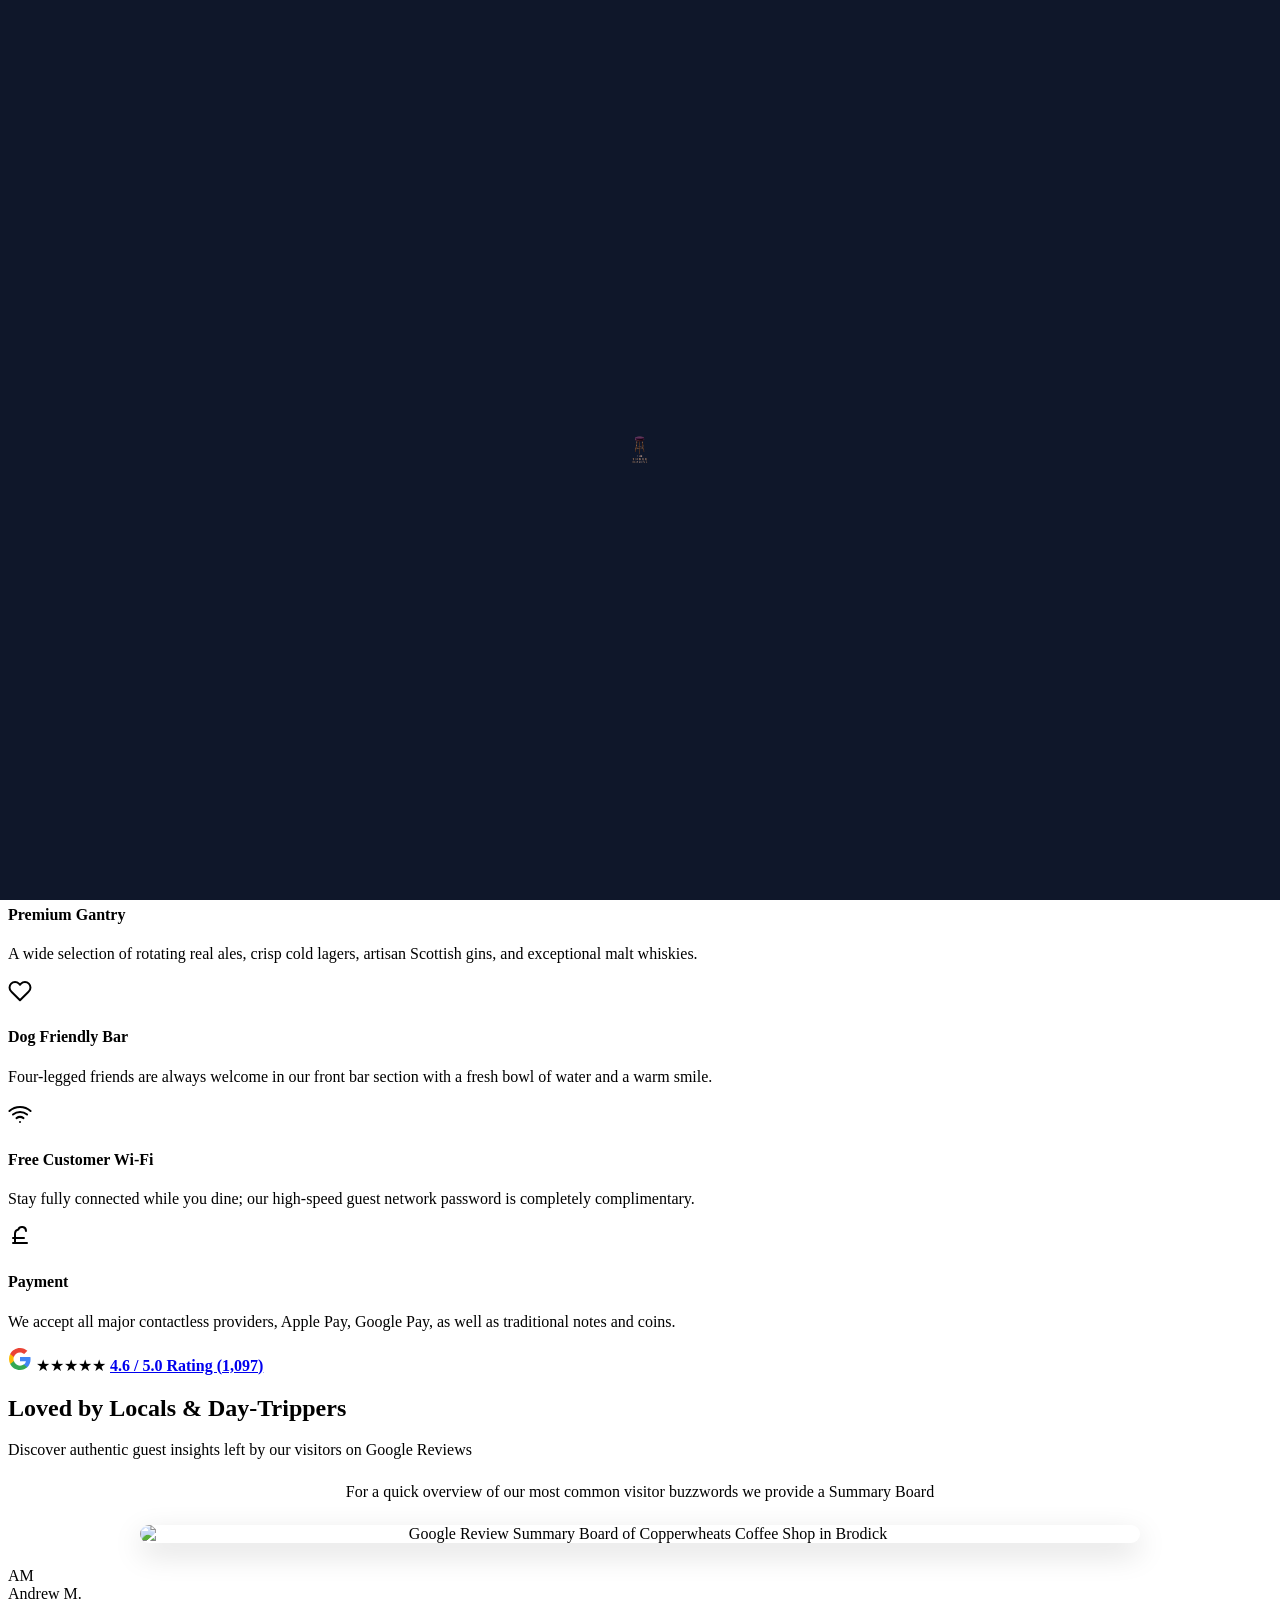
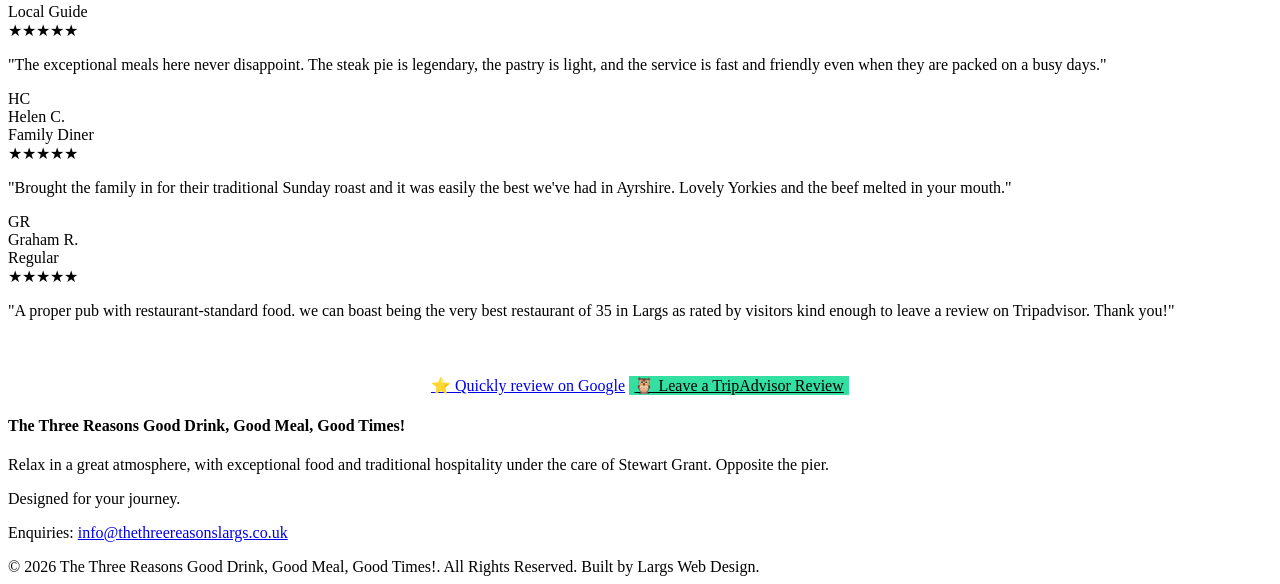
==== commit 9027f6f6: "New Splash Screen" ====
--- a/index.html
+++ b/index.html
@@ -1,6 +1,9 @@
 <!DOCTYPE html>
 <html lang="en">
 <head>
+    <!-- Put this near the top of your head section -->
+    <link rel="preload" href="logo.png" as="image" type="image/png">
+
     <meta charset="UTF-8">
     <meta name="viewport" content="width=device-width, initial-scale=1.0">
     <title id="meta-title">Loading...</title>
@@ -16,9 +19,21 @@
     <link rel="preconnect" href="https://fonts.gstatic.com" crossorigin>
     <link href="https://fonts.googleapis.com/css2?family=Cormorant+Garamond:wght@600;700&family=Plus+Jakarta+Sans:wght@300;400;500;600;700&display=swap" rel="stylesheet">
     <link href="https://fonts.googleapis.com/css2?family=Inter:wght@400;500;700&display=swap" rel="stylesheet">
-    <link rel="stylesheet" href="./style.css">
+    <link rel="stylesheet" id="theme-stylesheet" href="./styles/coffee.css">
 </head>
 <body>
+
+    <!-- The Fullscreen Splash Screen Overlay -->
+    <div id="site-splash-screen" style="position: fixed; top: 0; left: 0; width: 100vw; height: 100vh; background: #0f172a; z-index: 99999; display: flex; align-items: center; justify-content: center; transition: background 0.8s ease, opacity 0.6s ease, visibility 0.8s ease;">
+        
+        <!-- 🌟 PRE-SIZED ANCHOR: Added a default fallback width/height matching your 120px frame so it doesn't flicker while JS fires -->
+        <div id="splash-logo-frame" style="display: flex; align-items: center; justify-content: center; flex-shrink: 0; position: relative; overflow: visible !important; width: 120px; height: 120px; border-radius: 50%; transform: scale(12.2); transition: transform 3.0s cubic-bezier(0.25, 1, 0.5, 1);">
+            
+            <!-- 🌟 PRE-SIZED IMAGE: Added fallback dimensions matching your config defaults -->
+            <img id="splash-logo-image" src="logo.png" alt="Brand Emblem" 
+                style="display: block !important; width: 120px; height: 120px; max-width: none !important; object-fit: contain; position: absolute; left: 50%; top: 50%; transform: translate(-50%, -50%); z-index: 10;">
+        </div>
+    </div>
 
     <header class="header-sticky">
         <div class="container nav-container">
@@ -28,22 +43,21 @@
             <svg id="nav-logo-vector" class="logo-graphic" viewBox="0 0 100 100" fill="none" xmlns="http://www.w3.org/2000/svg" style="display: none;">
             </svg>
 
-            <img id="nav-logo-image" src="" alt="Copperwheat Coffee Shop Design Logo" 
+            <img id="nav-logo-image" src="" alt="Logo" 
             style="display: none; height: 5em; width: auto; object-fit: contain; margin-bottom: 10px;">
     
         <div class="logo-text">
-            <span id="lbl-logo-main">Copperwheats</span>
-            <span id="lbl-logo-sub">by the Ferry Terminal</span>
+            <span id="lbl-logo-main">Logo Main</span>
+            <span id="lbl-logo-sub">Logo Sub</span>
         </div>
         </a>
 
-            
             <nav>
                 <ul class="nav-menu">
-                    <li><a href="/" class="nav-link" data-target="home">Home</a></li>
-                    <li><a href="/about" class="nav-link" data-target="about">About</a></li>
-                    <li><a href="/services" class="nav-link" data-target="services">Services</a></li>
-                    <li><a href="/contact" class="nav-link" data-target="contact">Contact</a></li>
+                    <li><a href="./index.html" class="nav-link">Home</a></li>
+                    <li><a href="./about.html" class="nav-link">About</a></li>
+                    <li><a href="./services.html" class="nav-link">Services</a></li>
+                    <li><a href="./contact.html" class="nav-link">Contact</a></li>
                 </ul>
             </nav>
         </div>
@@ -60,29 +74,31 @@
                 <div class="hero-content">
                     
                     <div class="hero-logo-box" style="display: flex !important; align-items: center !important; gap: 24px !important; background: rgba(15, 23, 42, 0.4) !important; backdrop-filter: blur(12px) !important; -webkit-backdrop-filter: blur(12px) !important; padding: 16px 28px !important; border-radius: 50px !important; border: 1px solid rgba(255, 255, 255, 0.15) !important; width: fit-content !important; margin-bottom: 2rem !important; position: relative;">
-                        
-                        <div style="width: 130px; height: 130px; background: rgba(255, 255, 255, 0.05); border-radius: 50%; display: flex; align-items: center; justify-content: center; border: 1px solid rgba(255, 255, 255, 0.2); flex-shrink: 0; box-shadow: 0 8px 32px 0 rgba(0, 0, 0, 0.4); position: relative; overflow: visible !important;">
-                            <img id="hero-logo-image" src="logo.png" alt="Brand Emblem" 
-                                style="display: block !important; width: 180px !important; height: 180px !important; max-width: none !important; object-fit: contain; position: absolute; left: 50%; top: 50%; transform: translate(-50%, -50%); mix-blend-mode: multiply !important; z-index: 10;">
-                        </div>
+    
+            <!-- 🌟 Cleaned frame wrapper with the exact id targeted by the script -->
+            <div id="hero-logo-frame" style="display: flex; align-items: center; justify-content: center; flex-shrink: 0; position: relative; overflow: visible !important;">
+                
+                <!-- 🌟 Cleaned image element. Sizing & positioning will be handled by the engine -->
+                <img id="hero-logo-image" src="logo.png" alt="Brand Emblem" 
+                    style="display: block !important; max-width: none !important; object-fit: contain; position: absolute; left: 50%; top: 50%; transform: translate(-50%, -50%); mix-blend-mode: multiply !important; z-index: 10;">
+            </div>
 
-                        <div style="display: flex !important; flex-direction: column !important; text-align: left !important; line-height: 1.2 !important; white-space: nowrap !important; padding-right: 12px;">
-                            <span id="lbl-hero-logo-main" style="font-family: 'Inter', sans-serif !important; font-size: 1.8rem !important; font-weight: 700 !important; color: #EADBC8 !important; text-transform: none !important; letter-spacing: -0.5px;">Nardini's</span>
-                            <span id="lbl-hero-logo-sub" style="font-family: 'Inter', sans-serif !important; font-size: 1.05rem !important; font-weight: 500 !important; color: #FAF6F0 !important; text-transform: none !important; margin-top: 4px !important; opacity: 0.85;">Coffee Shop</span>
-                        </div>
-                    </div>
+            <div style="display: flex !important; flex-direction: column !important; text-align: left !important; line-height: 1.2 !important; white-space: nowrap !important; padding-right: 12px;">
+                <span id="lbl-hero-logo-main" style="font-family: 'Inter', sans-serif !important; font-size: 1.8rem !important; font-weight: 700 !important; color: #EADBC8 !important; text-transform: none !important; letter-spacing: -0.5px;">Hero Main</span>
+                <span id="lbl-hero-logo-sub" style="font-family: 'Inter', sans-serif !important; font-size: 1.05rem !important; font-weight: 500 !important; color: #FAF6F0 !important; text-transform: none !important; margin-top: 4px !important; opacity: 0.85;">Hero Sub</span>
+            </div>
+            </div>
 
                     <h1 class="hero-title" id="lbl-hero-title">Title</h1>
                     <p class="hero-desc" id="lbl-hero-desc">Desc</p>
 
                     <div class="hero-actions">
-                        <a href="/services" class="btn btn-primary" data-target="services">Menu</a>
-                        <a href="/contact" class="btn btn-secondary" data-target="contact">Find Us</a>
+                        <a href="./services.html" class="btn btn-primary">Services</a>
+                        <a href="./contact.html" class="btn btn-secondary">Find Us</a>
                     </div>
-
                 </div> 
             </div> 
-</section>
+            </section>
 
             <section class="quick-highlights">
                 <div class="container">
@@ -121,7 +137,6 @@
                         </div>
                     </div>
                     
-                    
                     <div class="reviews-grid" id="container-reviews">
                     </div>
 
@@ -137,231 +152,6 @@
             </section>
         </main-section>
 
-        <main-section id="section-about">
-    <div class="nav-buffer"></div>
-    
-    <div class="about-static-media-box" style="width: 100%; padding: 2rem 0 0 0; text-align: center;">
-        <!-- 1. Changed bottom margin from 1.5rem to 0 -->
-        <div class="about-image-wrapper" style="margin: 0 auto 0 auto !important; max-width: 1000px !important; width: 90% !important;">
-            <img src="./images/Storyboard.png" alt="Storyboard of business" 
-                style="display: block !important; width: 100% !important; height: auto !important; border-radius: 12px !important; box-shadow: 0 10px 30px rgba(0,0,0,0.15) !important; object-fit: cover !important;">
-        </div>
-    </div>
-
-    <!-- 2. Added inline style to override/reduce the heavy top padding from 'section-padding' -->
-    <section class="container section-padding" style="padding-top: 1rem !important;">
-        <div class="text-center">
-            <h2 class="section-title" id="lbl-about-title">Title</h2>
-            <p class="section-subtitle" id="lbl-about-subtitle">Subtitle</p>
-        </div>
-        <div class="about-layout">
-            <div class="about-story" id="container-about-paragraphs"></div>
-            <div class="features-box" id="container-about-features"></div>
-        </div>
-    </section>
-</main-section>
-
-        <main-section id="section-services">
-            <div class="nav-buffer"></div>
-            <section class="container section-padding">
-                <div class="text-center">
-                    <h2 class="section-title" id="lbl-services-title">Services</h2>
-                    <p class="section-subtitle" id="lbl-services-subtitle">Subtitle</p>
-                </div>
-
-                <div class="menu-download-container" style="width: 100%; padding: 2rem 0; text-align: center;">
-                    <h2 class="section-title" style="margin-bottom: 0.5rem;">Our Menu</h2>
-                    <p class="section-subtitle" style="margin-bottom: 2rem; color: #64748b;">Click the preview below to view or download our full menu</p>
-                    
-                    <a href="/images/menu.pdf" target="_blank" rel="noopener noreferrer" class="menu-pdf-link" style="display: inline-block; width: 90%; max-width: 800px; text-decoration: none;">
-                        <div class="menu-preview-wrapper" style="position: relative; border-radius: 12px; overflow: hidden; box-shadow: 0 10px 30px rgba(0,0,0,0.12); transition: transform 0.3s ease, box-shadow 0.3s ease;">
-                            
-                            <img src="./images/menu-preview.png" alt="Copperwheats Coffee House Menu Preview" 
-                                style="display: block; width: 100%; height: auto; object-fit: cover;">
-                                
-                            <div class="menu-overlay" style="position: absolute; top: 0; left: 0; width: 100%; height: 100%; background: rgba(31, 21, 16, 0.08); transition: background 0.3s ease;"></div>
-                        </div>
-                    </a>
-                </div>
-
-
-            <section id="section-opening-hours" class="hours-section" style="padding: 4rem 1rem; background-color: var(--site-bg-light, #fcfaf7); text-align: center;">
-                <div style="max-width: 500px; margin: 0 auto; background: #ffffff; padding: 2.5rem 2rem; border-radius: 16px; box-shadow: 0 10px 30px rgba(0,0,0,0.04); border: 1px solid rgba(0,0,0,0.02);">
-        
-                
-                <h2 id="hours-title" style="font-size: 1.75rem; margin-bottom: 0.5rem; color: #333;"></h2>
-                <p id="hours-subtitle" style="color: #666; font-size: 0.95rem; margin-bottom: 2rem;"></p>
-
-                <table style="width: 100%; border-collapse: collapse; text-align: left;">
-                    <thead>
-                        <tr style="border-bottom: 2px solid #f1f1f1;">
-                            <th style="padding: 0.75rem 0; color: #888; font-weight: 600; text-transform: uppercase; font-size: 0.8rem; letter-spacing: 1px;">Day</th>
-                            <th style="padding: 0.75rem 0; color: #888; font-weight: 600; text-transform: uppercase; font-size: 0.8rem; letter-spacing: 1px; text-align: right;">Hours</th>
-                        </tr>
-                    </thead>
-                    <tbody style="color: #444; font-size: 1.05rem;">
-                        <tr style="border-bottom: 1px solid #f9f9f9;">
-                            <td style="padding: 1rem 0; font-weight: 500;">Monday</td>
-                            <td id="time-monday" style="padding: 1rem 0; text-align: right; color: #666;">--</td>
-                        </tr>
-                        <tr style="border-bottom: 1px solid #f9f9f9;">
-                            <td style="padding: 1rem 0; font-weight: 500;">Tuesday</td>
-                            <td id="time-tuesday" style="padding: 1rem 0; text-align: right; color: #666;">--</td>
-                        </tr>
-                        <tr style="border-bottom: 1px solid #f9f9f9;">
-                            <td style="padding: 1rem 0; font-weight: 500;">Wednesday</td>
-                            <td id="time-wednesday" style="padding: 1rem 0; text-align: right; color: #666;">--</td>
-                        </tr>
-                        <tr style="border-bottom: 1px solid #f9f9f9;">
-                            <td style="padding: 1rem 0; font-weight: 500;">Thursday</td>
-                            <td id="time-thursday" style="padding: 1rem 0; text-align: right; color: #666;">--</td>
-                        </tr>
-                        <tr style="border-bottom: 1px solid #f9f9f9;">
-                            <td style="padding: 1rem 0; font-weight: 500;">Friday</td>
-                            <td id="time-friday" style="padding: 1rem 0; text-align: right; color: #666;">--</td>
-                        </tr>
-                        <tr style="border-bottom: 1px solid #f9f9f9;">
-                            <td style="padding: 1rem 0; font-weight: 500;">Saturday</td>
-                            <td id="time-saturday" style="padding: 1rem 0; text-align: right; color: #666;">--</td>
-                        </tr>
-                        <tr>
-                            <td style="padding: 1rem 0; font-weight: 500;">Sunday</td>
-                            <td id="time-sunday" style="padding: 1rem 0; text-align: right; color: #666;">--</td>
-                        </tr>
-                    </tbody>
-                </table>
-        
-                </div>
-            </section>
-
-
-
-                <div class="services-grid" id="container-services-cards">
-                </div>
-            </section>
-        </main-section>
-
-        <main-section id="section-contact">
-            <div class="nav-buffer"></div>
-
-
-                <section id="contact" class="contact-section">
-            <div class="contact-grid-container">
-        
-            <div class="contact-details-col">
-            <h2>Get in Touch</h2>
-            <p class="contact-item" id="lbl-contact-address">Address</p>
-            
-                <div style="display: flex; flex-direction: column; width: 100%; align-items: flex-start;">
-    
-                    <a href="#" id="lnk-contact-telephone" class="btn btn-secondary" 
-                    style="display: inline-flex; align-items: center; justify-content: center; gap: 0.5rem; width: 100%; max-width: 240px; padding: 0.6rem 1rem; margin-top: 0.5rem; margin-right: auto; margin-left: 0; text-decoration: none;">
-                        <span id="lbl-contact-phone-icon"></span>
-                        <span id="lbl-contact-telephone">Loading...</span>
-                    </a>
-                </div>
-
-            
-                
-            
-            <div id="wrapper-reviews-contact" style="margin-top: 1.5rem; display: flex; flex-direction: column; gap: 0.75rem; width: 100%;">
-                <a href="#" id="btn-google-review-contact" class="btn btn-secondary" target="_blank" style="display: inline-flex; align-items: center; justify-content: center; gap: 0.5rem; width: 100%; max-width: 240px; padding: 0.6rem 1rem; margin-right: auto; margin-left: 0;">
-                    ⭐ A Quick review on Google?
-                </a>
-                <a href="#" id="btn-tripadvisor-review-contact" class="btn btn-secondary" target="_blank" style="display: inline-flex; align-items: center; justify-content: center; gap: 0.5rem; width: 100%; max-width: 240px; padding: 0.6rem 1rem; background-color: #34E0A1; border-color: #34E0A1; color: #000000; border-radius: 20px; margin-right: auto; margin-left: 0;">
-                    🦉 Review Us on TripAdvisor
-                </a>
-            </div>
-        </div>
-
-            <div class="contact-map-col">
-                <iframe 
-                    id="lbl-contact-map"
-                    
-                    width="100%" 
-                    height="300" 
-                    style="border:0; border-radius: 12px; box-shadow: 0 4px 12px rgba(0,0,0,0.06);" 
-                    allowfullscreen="" 
-                    loading="lazy">
-                </iframe>
-            </div>
-        </main-section>
-        
-
-
-</section>
-
-<section class="faq-section">
-    <div class="faq-container">
-        <h2 id="faq-title">Questions and Answers</h2>
-        <p id="faq-subtitle" class="faq-subtitle"></p>
-        
-        <div id="faq-grid" class="faq-grid"></div>
-    </div>
-</section>
-
-            <section class="container section-padding">
-                <div class="contact-card">
-                    <div class="contact-icon-wrap">
-                        <svg width="32" height="32" viewBox="0 0 24 24" fill="none" stroke="currentColor" stroke-width="2" stroke-linecap="round" stroke-linejoin="round"><path d="M4 4h16c1.1 0 2 .9 2 2v12c0 1.1-.9 2-2 2H4c1.1 0-2-.9-2-2V6c0-1.1.9-2 2-2z"></path><polyline points="22,6 12,13 2,6"></polyline></svg>
-                    </div>
-                    <h3 id="lbl-contact-title">Title</h3>
-                    <p id="lbl-contact-desc">Description text</p>
-                    <a href="#" id="btn-email-action" class="btn btn-primary">Email Us</a>
-
-                    
-
-                    <div class="info-strip">
-                        <div class="info-chunk">
-                            <p> If your email is internet based like Gmail or Hotmail etc.</p>
-                            <h5>Direct Contact</h5>
-                            <p id="lbl-contact-email">Email</p>
-                        
-                            <div class="container" style="max-width: 650px; margin: 2rem auto; padding: 2rem; background: var(--color-white); border-radius: 12px; box-shadow: 0 4px 20px rgba(0,0,0,0.05);">
-                                <h1 style="font-family: var(--font-display); color: var(--color-espresso); font-size: 2.2rem; margin-bottom: 1.5rem; text-align: center;">Or just message us below</h1>
-                                
-                                <!-- 1. Removed target="_blank" -->
-                                <form id="contact-form-submit" action="" method="POST" style="display: flex; flex-direction: column; gap: 1.25rem;">
-                                    
-                                    <div style="display: flex; gap: 1rem; flex-wrap: wrap;">
-                                        <div style="flex: 1; min-width: 250px;">
-                                            <input type="text" name="name" placeholder="Full Name" required 
-                                                style="width: 100%; padding: 0.85rem 1rem; border-radius: 8px; border: 1px solid var(--color-cream-dark); font-family: var(--font-body); font-size: 1rem; box-sizing: border-box; background-color: var(--color-cream-light);">
-                                        </div>
-                                        <div style="flex: 1; min-width: 250px;">
-                                            <input type="email" name="email" placeholder="Email Address" required 
-                                                style="width: 100%; padding: 0.85rem 1rem; border-radius: 8px; border: 1px solid var(--color-cream-dark); font-family: var(--font-body); font-size: 1rem; box-sizing: border-box; background-color: var(--color-cream-light);">
-                                        </div>
-                                    </div>
-
-                                    <div style="width: 100%;">
-                                        <textarea placeholder="Your Message" name="message" rows="7" required 
-                                                style="width: 100%; padding: 1rem; border-radius: 8px; border: 1px solid var(--color-cream-dark); font-family: var(--font-body); font-size: 1rem; box-sizing: border-box; resize: vertical; background-color: var(--color-cream-light); min-height: 150px;"></textarea>
-                                    </div>
-
-                                    <button type="submit" id="form-submit-btn" class="btn btn-primary" 
-                                            style="width: 100%; padding: 1rem; font-size: 1.1rem; font-weight: 600; border-radius: 8px; cursor: pointer;">
-                                        Message Us
-                                    </button>
-                                </form>
-
-                                <!-- 2. Hidden Success Message Panel -->
-                                <div id="form-success-message" style="display: none; text-align: center; padding: 2rem 1rem;">
-                                    <div style="font-size: 3rem; margin-bottom: 1rem;">✨</div>
-                                    <h3 style="color: var(--color-espresso); font-family: var(--font-display); margin-bottom: 0.5rem;">Message Sent!</h3>
-                                    <p style="color: #666; font-family: var(--font-body);">Thank you for contacting us. We've received your enquiry and will be in touch shortly.</p>
-                                </div>
-                            </div>
-
-
-
-
-                        
-                        </div>
-                    </div>
-                </div>
-            </section>
-        </main-section>
     </main>
 
     <footer class="footer">
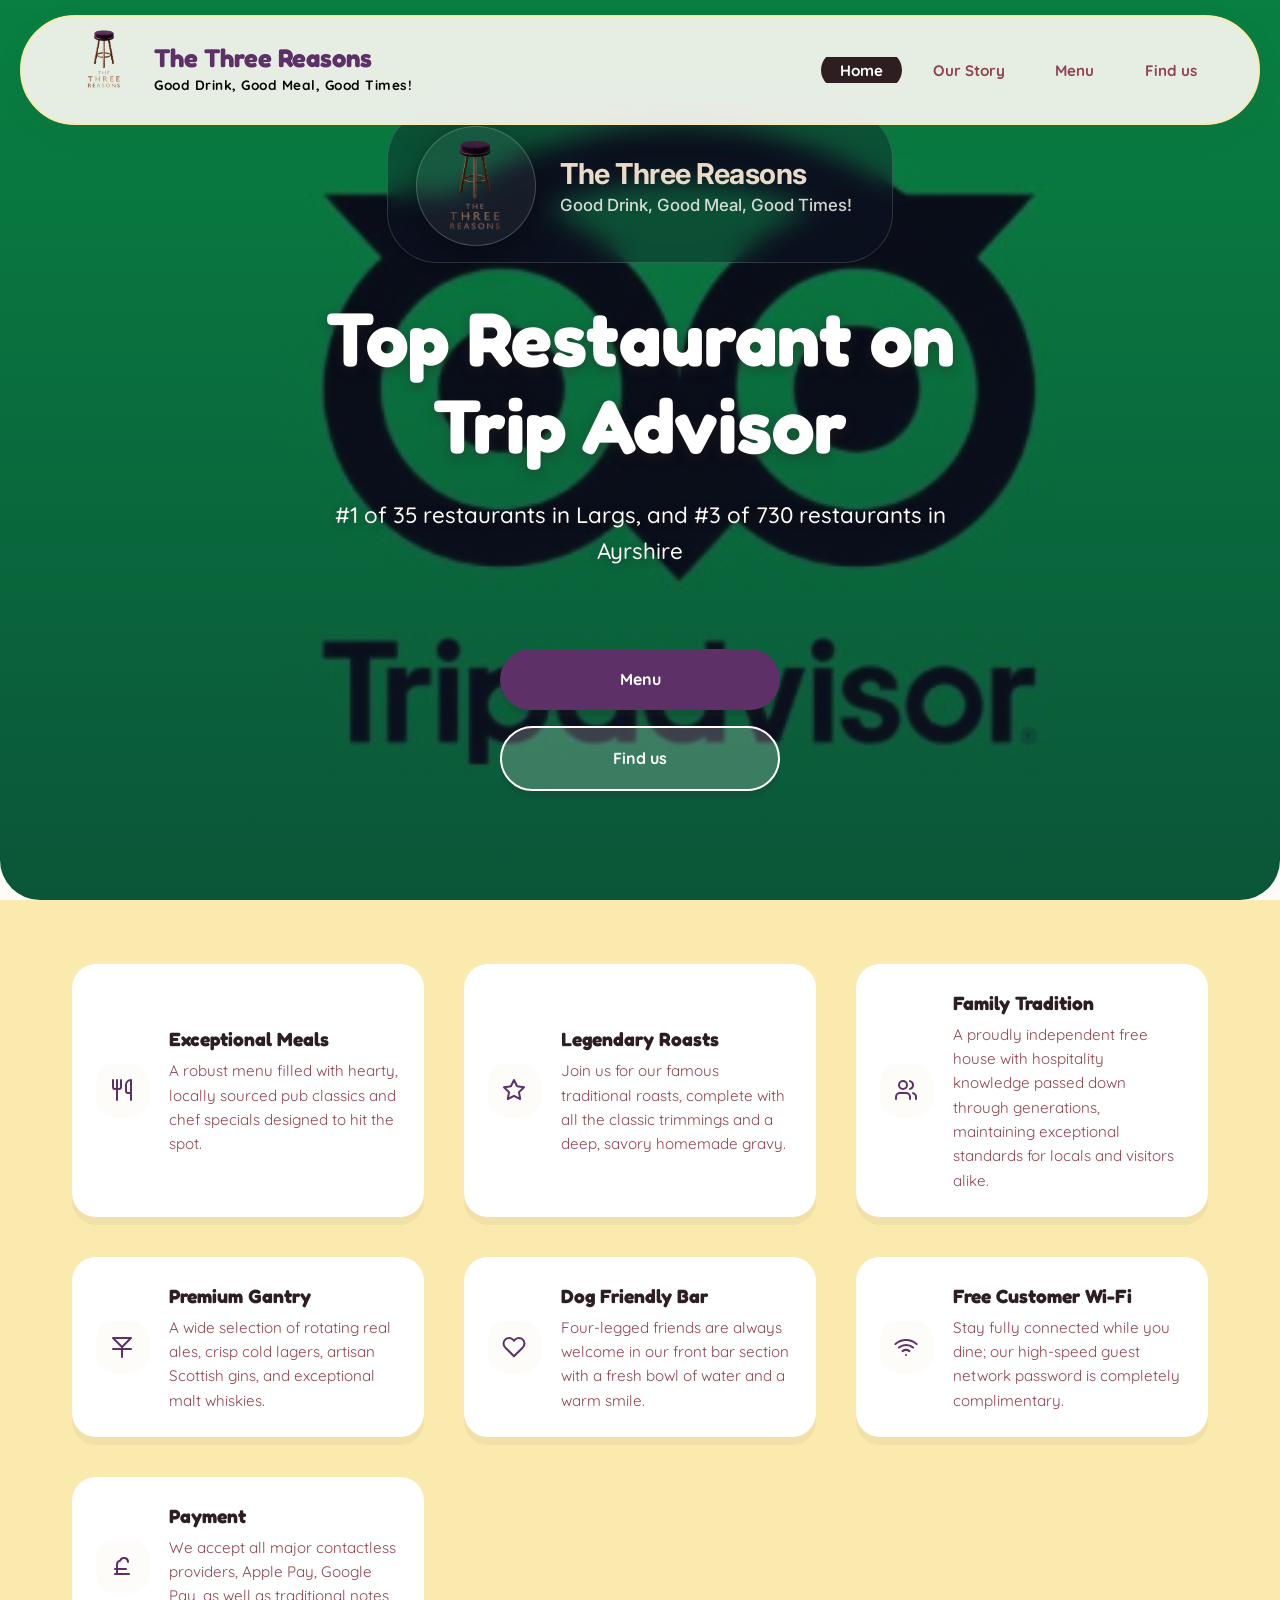
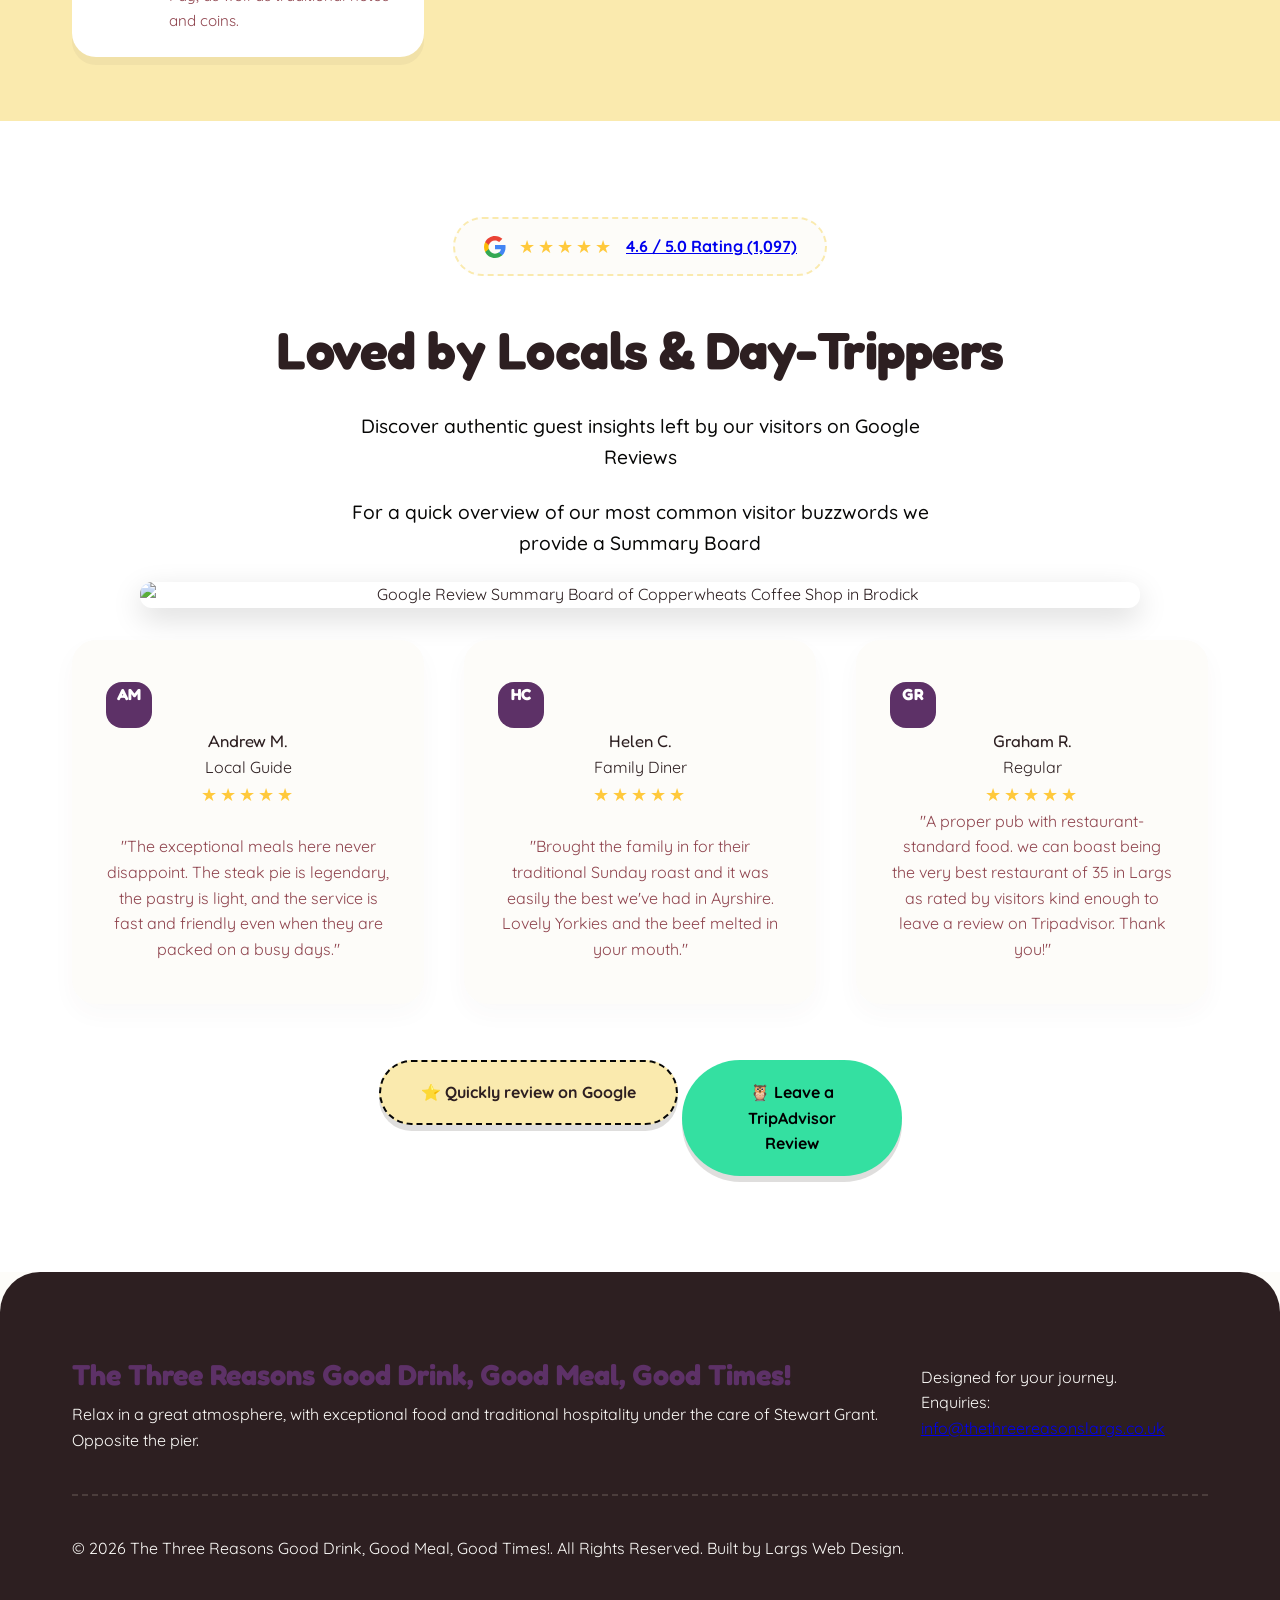
==== commit 174f9aa0: "Splash Screen the once" ====
--- a/index.html
+++ b/index.html
@@ -1,6 +1,16 @@
 <!DOCTYPE html>
 <html lang="en">
 <head>
+    <!-- Google tag (gtag.js) -->
+    <script async src="https://www.googletagmanager.com/gtag/js?id=G-T9F1HF99BM"></script>
+    <script>
+    window.dataLayer = window.dataLayer || [];
+    function gtag(){dataLayer.push(arguments);}
+    gtag('js', new Date());
+
+    gtag('config', 'G-T9F1HF99BM');
+    </script>
+
     <!-- Put this near the top of your head section -->
     <link rel="preload" href="logo.png" as="image" type="image/png">
 
@@ -22,6 +32,12 @@
     <link rel="stylesheet" id="theme-stylesheet" href="./styles/coffee.css">
 </head>
 <body>
+    <!-- We check to see if browser first time open. Simply setting a boolean value-->
+    <script>
+        if (sessionStorage.getItem('splashShown')) {
+            document.documentElement.classList.add('skip-splash');
+        }
+    </script>
 
     <!-- The Fullscreen Splash Screen Overlay -->
     <div id="site-splash-screen" style="position: fixed; top: 0; left: 0; width: 100vw; height: 100vh; background: #0f172a; z-index: 99999; display: flex; align-items: center; justify-content: center; transition: background 0.8s ease, opacity 0.6s ease, visibility 0.8s ease;">
@@ -35,7 +51,7 @@
         </div>
     </div>
 
-    <header class="header-sticky">
+    <header class="header-sticky" id="main-content-wrapper">
         <div class="container nav-container">
 
 
--- a/styles/coffee.css
+++ b/styles/coffee.css
@@ -0,0 +1,1142 @@
+
+        /* --- CORE DESIGN ENGINE VARIABLES (Hydrated by JSON) --- */
+        :root {
+            --color-espresso: #2C1A11;
+            --color-roast: #4A3525;
+            --color-latte: #8C6A50;
+            --color-cream-dark: #EADBC8;
+            --color-cream-light: #FAF6F0;
+            --color-white: #FFFFFF;
+            --color-gold: #F1C40F;
+            --font-display: 'Cormorant Garamond', serif;
+            --font-body: 'Plus Jakarta Sans', sans-serif;
+            --transition-smooth: all 0.4s cubic-bezier(0.16, 1, 0.3, 1);
+            --max-width: 1200px;
+
+            /* ... your colors ... */
+            --font-body: 'Inter', sans-serif;
+            --font-display: 'Inter', sans-serif;
+        }
+
+        /* --- BASE STYLES --- */
+        * {
+            box-sizing: border-box;
+            margin: 0;
+            padding: 0;
+        }
+
+        html, body {
+            overflow-x: hidden;
+            scroll-behavior: smooth;
+            background-color: var(--color-cream-light);
+            color: var(--color-espresso);
+            font-family: var(--font-body);
+            line-height: 1.6;
+        }
+
+        .container {
+            max-width: var(--max-width);
+            margin: 0 auto;
+            padding: 0 2rem;
+        }
+
+        .section-padding {
+            padding: 6rem 0;
+        }
+
+        .text-center {
+            text-align: center;
+        }
+
+        .section-title {
+            font-family: var(--font-display);
+            font-size: 3rem;
+            color: var(--color-espresso);
+            margin-bottom: 1rem;
+            font-weight: 700;
+        }
+
+        .section-subtitle {
+            font-size: 1.1rem;
+            color: var(--color-latte);
+            max-width: 600px;
+            margin: 0 auto 4rem auto;
+            font-weight: 400;
+        }
+
+        /* --- UI COMPONENTS --- */
+        .btn {
+            display: inline-flex;
+            align-items: center;
+            justify-content: center;
+            padding: 1rem 2.25rem;
+            font-size: 0.95rem;
+            font-weight: 600;
+            text-decoration: none;
+            border-radius: 50px;
+            transition: var(--transition-smooth);
+            cursor: pointer;
+            border: none;
+            gap: 0.5rem;
+        }
+
+        .btn-primary {
+            background-color: var(--color-espresso);
+            color: var(--color-cream-light);
+        }
+
+            .btn-primary:hover {
+                background-color: var(--color-latte);
+                transform: translateY(-2px);
+                box-shadow: 0 10px 20px rgba(74, 53, 37, 0.15);
+            }
+
+        .btn-secondary {
+            background-color: transparent;
+            color: var(--color-espresso);
+            border: 2px solid var(--color-espresso);
+        }
+
+            .btn-secondary:hover {
+                background-color: var(--color-espresso);
+                color: var(--color-cream-light);
+                transform: translateY(-2px);
+            }
+
+        /* Update this in style.css if your content sections are hidden! */
+        main-section {
+            display: block !important;
+            opacity: 1 !important;
+            visibility: visible !important;
+            }
+
+            main-section.active {
+                display: block;
+                opacity: 1;
+                transform: translateY(0);
+            }
+
+        /* --- BRAND BRANDING LOGO COMPONENT --- */
+        /* 1. This forces the logo image and text to sit side-by-side in a row */
+        .brand-logo {
+            display: flex !important;
+            flex-direction: row !important;
+            align-items: center !important;
+            gap: 0px !important; /* Perfect breathing room right next to thistle wings */
+            text-decoration: none !important;
+
+            /* 1. Prevents the entire logo link block from compressing */
+            flex-shrink: 0 !important;
+        }
+
+        .logo-text {
+            display: flex !important;
+            flex-direction: column !important;
+            text-transform: none !important; /* Breaks the uppercase lock cleanly */
+            text-align: left !important;
+            margin-left: -45px !important; /* Gives just a hair of breathing room (change to 0px if you want literal zero contact) */
+        
+            /* 2. FORCES the text wrapper to remain on a single horizontal line */
+            white-space: nowrap !important;
+            flex-shrink: 0 !important;
+        }
+
+        #lbl-logo-main {
+            font-family: 'Inter', sans-serif !important;
+            font-size: 1.5rem !important;
+            font-weight: 700 !important;
+            color: var(--color-roast) !important;
+            /*color: #2563EB !important; /* Electric Blue */
+            text-transform: none !important;
+            line-height: 1.1 !important;
+        }
+
+        #lbl-logo-sub {
+            font-family: 'Inter', sans-serif !important;
+            font-size: 0.8rem !important;
+            font-weight: 500 !important;
+            color: var(--color-latte) !important;
+            text-transform: none !important;
+            margin-top: 1px !important;
+        }
+
+
+
+
+
+
+        
+
+
+        /* --- HEADER NAVIGATION --- */
+        .header-sticky {
+            position: fixed;
+            top: 0;
+            left: 0;
+            right: 0;
+            background-color: rgba(250, 246, 250, 0.85);
+            backdrop-filter: blur(12px);
+            -webkit-backdrop-filter: blur(12px);
+            z-index: 1000;
+            border-bottom: 1px solid rgba(74, 53, 37, 0.06);
+            transition: var(--transition-smooth);
+        }
+
+        .nav-container {
+            display: flex !important;
+            flex-direction: row !important;
+            align-items: center !important;
+            justify-content: space-between !important; /* Forces Logo Left, Menu Right */
+            width: 100%;
+        }
+
+        .nav-menu {
+            display: flex !important;
+            gap: 20px;
+            list-style: none;
+            margin: 0;
+            padding: 0;
+    
+            /* Allows links to stay horizontal and hide if they run out of room */
+            flex-wrap: nowrap !important; 
+            overflow: hidden !important;
+        }
+
+        .nav-link {
+            text-decoration: none;
+            color: var(--color-roast);
+            font-size: 0.95rem;
+            font-weight: 500;
+            position: relative;
+            padding: 0.5rem 0;
+            transition: var(--transition-smooth);
+        }
+
+            .nav-link:hover {
+                color: var(--color-espresso);
+            }
+
+            .nav-link::after {
+                content: '';
+                position: absolute;
+                bottom: 0;
+                left: 0;
+                width: 0;
+                height: 2px;
+                background-color: var(--color-latte);
+                transition: var(--transition-smooth);
+            }
+
+            .nav-link.active {
+                color: var(--color-espresso);
+                font-weight: 600;
+            }
+
+                .nav-link.active::after {
+                    width: 100%;
+                }
+
+
+
+
+
+
+
+        /* --- HERO AREA --- */
+
+        /*SKSK07/06/26 ADDED code below for transitional hero panel*/
+        .hero-section {
+            position: relative;
+            height: 100vh;
+            min-height: 750px;
+            display: flex;
+            align-items: center;
+            color: var(--color-white);
+            background-repeat: no-repeat;
+            background-position: center center;
+            background-size: cover;
+            overflow: hidden;
+        }
+
+        /* NEW: The overlapping layer that handles the buttery smooth cross-fade */
+        .hero-bg-secondary {
+            position: absolute;
+            top: 0;
+            left: 0;
+            width: 100%;
+            height: 100%;
+            background-repeat: no-repeat;
+            background-position: center center;
+            background-size: cover;
+            opacity: 0;
+            transition: opacity 1.5s ease-in-out; /* Control the cross-fade speed here! */
+            z-index: 1;
+        }
+
+        /* The master cross-fade keyframe loop */
+        @keyframes heroFadeLoop {
+            0% {
+                opacity: 1; 
+                filter: brightness(1);
+            }
+
+            8% {
+                opacity: 0.1;
+                filter: brightness(0.6);
+            }
+            /* Smooth dip down to swap image */
+            20% {
+                opacity: 1;
+                filter: brightness(1);
+            }
+            /* Fades back up into full glory */
+            100% {
+                opacity: 1;
+                filter: brightness(1);
+            }
+        }
+
+        /*SKSK08/06/26 ADDED code below*/
+        /* Smoothly handles the text dip during image transitions */
+        .hero-content {
+            transition: opacity 1.0s ease-in-out, transform 1.0s ease-in-out;
+            opacity: 1; /* Ensure base state is fully visible */
+        }
+
+        .hero-content.fade-out {
+            opacity: 0 !important;
+            transform: translateY(-30px); /* Gives it a slight upward float as it vanishes */
+        }
+
+
+        .hero-logo-box {
+            display: inline-flex;
+            align-items: center;
+            background: rgba(255, 255, 255, 0.08);
+            border: 1px solid rgba(255, 255, 255, 0.2);
+            backdrop-filter: blur(8px);
+            -webkit-backdrop-filter: blur(8px);
+            padding: 0.75rem 1.5rem;
+            border-radius: 50px;
+            gap: 1rem;
+            margin-bottom: 2rem;
+        }
+
+            .hero-logo-box .logo-text {
+                color: var(--color-white);
+            }
+
+                .hero-logo-box .logo-text span {
+                    color: var(--color-cream-dark);
+                }
+
+        /* --- CLEANED HERO TYPOGRAPHY TIMELINES --- */
+        .hero-title {
+            font-family: var(--font-display);
+            font-size: clamp(2.5rem, 6vw, 4.5rem);
+            font-weight: 700;
+            color: var(--color-white);
+            margin-bottom: 1.5rem;
+            line-height: 1.1;
+            letter-spacing: -0.02em;
+            /* Removed the blocking hardcoded CSS keyframe animation */
+        }
+
+        .hero-desc {
+            font-family: var(--font-sans);
+            font-size: clamp(1.1rem, 2vw, 1.35rem);
+            color: rgba(255, 255, 255, 0.8);
+            max-width: 650px;
+            margin: 0 auto 2.5rem auto;
+            line-height: 1.6;
+            font-weight: 300;
+            /* Removed the blocking hardcoded CSS keyframe animation */
+        }
+        .hero-actions {
+            display: flex;
+            gap: 1rem;
+        }
+
+            .hero-actions .btn-secondary {
+                color: var(--color-white);
+                border-color: var(--color-white);
+            }
+
+                .hero-actions .btn-secondary:hover {
+                    background-color: var(--color-white);
+                    color: var(--color-espresso);
+                }
+
+
+
+
+
+
+        /* --- HIGHLIGHT ROW --- */
+        .quick-highlights {
+            background-color: var(--color-cream-dark);
+            padding: 3rem 0;
+        }
+
+        .highlights-grid {
+            display: grid;
+            grid-template-columns: repeat(3, 1fr);
+            gap: 3rem;
+        }
+
+        .highlight-item {
+            display: flex;
+            gap: 1rem;
+            align-items: flex-start;
+        }
+
+        .highlight-icon {
+            background: var(--color-white);
+            padding: 0.75rem;
+            border-radius: 12px;
+            display: flex;
+            align-items: center;
+            justify-content: center;
+            box-shadow: 0 4px 10px rgba(74, 53, 37, 0.05);
+            color: var(--color-espresso);
+        }
+
+        .highlight-text h4 {
+            font-size: 1.1rem;
+            margin-bottom: 0.25rem;
+            color: var(--color-espresso);
+        }
+
+        .highlight-text p {
+            font-size: 0.9rem;
+            color: var(--color-roast);
+        }
+
+        /* --- SOCIAL PROOF REVIEWS ROW --- */
+        .reviews-section {
+            background-color: var(--color-white);
+            padding: 6rem 0;
+        }
+
+        .google-summary-badge {
+            display: inline-flex;
+            align-items: center;
+            gap: 0.75rem;
+            background: var(--color-cream-light);
+            padding: 0.75rem 1.5rem;
+            border-radius: 50px;
+            margin-bottom: 1.5rem;
+            border: 1px solid rgba(74, 53, 37, 0.05);
+        }
+
+        .google-g-icon {
+            width: 20px;
+            height: 20px;
+        }
+
+        .reviews-rating-stars {
+            color: var(--color-gold);
+            letter-spacing: 2px;
+            font-weight: bold;
+        }
+
+        .reviews-grid {
+            display: grid;
+            grid-template-columns: repeat(3, 1fr);
+            gap: 2rem;
+            margin-top: 2rem;
+        }
+
+        .review-card {
+            background: var(--color-cream-light);
+            border-radius: 20px;
+            padding: 2rem;
+            border: 1px solid rgba(74, 53, 37, 0.04);
+            display: flex;
+            flex-direction: column;
+            justify-content: space-between;
+            transition: var(--transition-smooth);
+        }
+
+            .review-card:hover {
+                transform: translateY(-4px);
+                box-shadow: 0 15px 30px rgba(74, 53, 37, 0.04);
+            }
+
+        .review-header {
+            display: flex;
+            justify-content: space-between;
+            align-items: center;
+            margin-bottom: 1rem;
+        }
+
+        .reviewer-info {
+            display: flex;
+            align-items: center;
+            gap: 0.75rem;
+        }
+
+        .reviewer-avatar {
+            width: 40px;
+            height: 40px;
+            background: var(--color-cream-dark);
+            border-radius: 50%;
+            display: flex;
+            align-items: center;
+            justify-content: center;
+            font-weight: 700;
+            font-size: 0.9rem;
+            color: var(--color-espresso);
+        }
+
+        .reviewer-name {
+            font-size: 0.95rem;
+            font-weight: 600;
+        }
+
+        .reviewer-meta {
+            font-size: 0.75rem;
+            color: var(--color-latte);
+        }
+
+        .review-text {
+            font-size: 0.95rem;
+            color: var(--color-roast);
+            font-style: italic;
+            line-height: 1.5;
+        }
+
+        /* --- ABOUT ENGINE LAYOUT --- */
+        .about-layout {
+            display: grid;
+            grid-template-columns: 1.1fr 0.9fr;
+            gap: 4rem;
+            align-items: center;
+        }
+
+        .about-story {
+            padding-right: 2rem;
+        }
+
+            .about-story h3 {
+                font-family: var(--font-display);
+                font-size: 2.5rem;
+                margin-bottom: 1.5rem;
+            }
+
+        #container-about-paragraphs {
+            /* 1. Limit the text width so lines don't stretch too wide */
+            max-width: 750px !important;
+            
+            /* 2. Center the entire container perfectly in the middle of the page */
+            margin: 0 auto !important;
+            
+            /* 3. Add internal padding so it breathes away from the edge on mobile phones */
+            padding: 0 20px !important;
+            
+            /* 4. Optional but recommended: Add spacious padding between the paragraphs */
+            display: flex !important;
+            flex-direction: column !important;
+            gap: 1.5rem !important;
+        }
+
+        .about-p {
+            margin-bottom: 1.5rem;
+            color: var(--color-roast);
+        }
+
+        .features-box {
+            background-color: var(--color-white);
+            border-radius: 24px;
+            padding: 3rem;
+            box-shadow: 0 20px 40px rgba(74, 53, 37, 0.03);
+            border: 1px solid rgba(74, 53, 37, 0.04);
+        }
+
+        .feature-row {
+            display: flex;
+            gap: 1.5rem;
+            margin-bottom: 2rem;
+        }
+
+            .feature-row:last-child {
+                margin-bottom: 0;
+            }
+
+        .feature-badge {
+            font-size: 2rem;
+            line-height: 1;
+        }
+
+        .feature-info h4 {
+            font-size: 1.2rem;
+            margin-bottom: 0.5rem;
+            color: var(--color-espresso);
+        }
+
+        .feature-info p {
+            font-size: 0.95rem;
+            color: var(--color-roast);
+        }
+
+        /* --- GRID CONTAINER CARDS --- */
+        .services-grid {
+            display: grid;
+            grid-template-columns: repeat(4, 1fr);
+            gap: 2rem;
+        }
+
+        .service-card {
+            background-color: var(--color-white);
+            border-radius: 20px;
+            padding: 2.5rem 2rem;
+            text-align: center;
+            transition: var(--transition-smooth);
+            border: 1px solid rgba(74, 53, 37, 0.03);
+            position: relative;
+            overflow: hidden;
+        }
+
+            .service-card::before {
+                content: '';
+                position: absolute;
+                top: 0;
+                left: 0;
+                width: 100%;
+                height: 4px;
+                background-color: var(--color-cream-dark);
+                transition: var(--transition-smooth);
+            }
+
+            .service-card:hover {
+                transform: translateY(-8px);
+                box-shadow: 0 20px 30px rgba(74, 53, 37, 0.06);
+            }
+
+                .service-card:hover::before {
+                    background-color: var(--color-latte);
+                }
+
+        .service-emoji {
+            font-size: 3rem;
+            margin-bottom: 1.5rem;
+            display: inline-block;
+            transition: var(--transition-smooth);
+        }
+
+        .service-card:hover .service-emoji {
+            transform: scale(1.15) rotate(5deg);
+        }
+
+        .service-card h3 {
+            font-size: 1.25rem;
+            color: var(--color-espresso);
+            font-weight: 600;
+        }
+
+        /* --- SYSTEM CONNECTIONS --- */
+        .contact-card {
+            max-width: 700px;
+            margin: 0 auto;
+            background-color: var(--color-white);
+            border-radius: 32px;
+            padding: 4rem;
+            text-align: center;
+            box-shadow: 0 30px 60px rgba(74, 53, 37, 0.04);
+            border: 1px solid rgba(74, 53, 37, 0.02);
+        }
+
+        .contact-icon-wrap {
+            width: 80px;
+            height: 80px;
+            background-color: var(--color-cream-light);
+            border-radius: 50%;
+            display: flex;
+            align-items: center;
+            justify-content: center;
+            margin: 0 auto 2rem auto;
+            color: var(--color-latte);
+        }
+
+        .contact-card h3 {
+            font-family: var(--font-display);
+            font-size: 2.5rem;
+            margin-bottom: 1rem;
+        }
+
+        .contact-card p {
+            color: var(--color-roast);
+            max-width: 480px;
+            margin: 0 auto 2.5rem auto;
+            font-size: 1.05rem;
+        }
+
+        .info-strip {
+            display: flex;
+            justify-content: center;
+            gap: 3rem;
+            margin-top: 3rem;
+            padding-top: 2.5rem;
+            border-top: 1px solid rgba(74, 53, 37, 0.08);
+        }
+
+        .info-chunk h5 {
+            font-size: 0.85rem;
+            text-transform: uppercase;
+            letter-spacing: 1px;
+            color: var(--color-latte);
+            margin-bottom: 0.25rem;
+        }
+
+        .info-chunk p {
+            font-size: 1rem;
+            color: var(--color-espresso);
+            margin: 0;
+            font-weight: 500;
+        }
+
+        /* --- FOOTER REGION --- */
+        .footer {
+            background-color: var(--color-espresso);
+            color: var(--color-cream-light);
+            padding: 4rem 0 3rem 0;
+            margin-top: auto;
+            border-top: 1px solid rgba(255,255,255,0.05);
+        }
+
+        .footer-grid {
+            display: flex;
+            justify-content: space-between;
+            align-items: center;
+            padding-bottom: 2.5rem;
+            border-bottom: 1px solid rgba(255, 255, 255, 0.08);
+            margin-bottom: 2.5rem;
+        }
+
+        .footer-brand h4 {
+            font-family: var(--font-display);
+            font-size: 1.6rem;
+            margin-bottom: 0.25rem;
+        }
+
+        .footer-brand p {
+            font-size: 0.85rem;
+            opacity: 0.6;
+        }
+
+        .footer-meta {
+            text-align: right;
+            font-size: 0.9rem;
+        }
+
+            .footer-meta a {
+                color: var(--color-cream-dark);
+                text-decoration: none;
+                transition: var(--transition-smooth);
+            }
+
+                .footer-meta a:hover {
+                    color: var(--color-white);
+                }
+
+        .copyright {
+            font-size: 0.8rem;
+            opacity: 0.4;
+            text-align: center;
+        }
+
+        /* Master container splits the space 50/50 on desktop screens */
+.contact-grid-container {
+    display: flex;
+    flex-direction: row;
+    justify-content: space-between;
+    align-items: center;
+    gap: 3rem; /* Creates a nice generous space between text and map */
+    max-width: 1100px;
+    margin: 0 auto;
+    padding: 2rem 20px;
+    
+}
+
+/* Ensure each column takes up equal half width */
+.contact-details-col, 
+.contact-map-col {
+    flex: 1;
+    width: 50%;
+    
+}
+
+.contact-item {
+    font-size: 1.1rem;
+    margin-bottom: 1rem;
+}
+
+
+        /* --- SCALING DISPLAYS --- */
+        @keyframes fadeInStack {
+            from {
+                opacity: 0;
+                transform: translateY(30px);
+            }
+
+            to {
+                opacity: 1;
+                transform: translateY(0);
+            }
+        }
+
+        @media (max-width: 1024px) {
+            .services-grid {
+                grid-template-columns: repeat(2, 1fr);
+            }
+
+            .reviews-grid {
+                grid-template-columns: 1fr;
+                gap: 1.5rem;
+            }
+
+            .about-layout {
+                grid-template-columns: 1fr;
+                gap: 3rem;
+            }
+
+            .about-story {
+                padding-right: 0;
+            }
+        }
+
+    /* =========================================================================
+   MASTER ALL-IN-ONE MOBILE RESPONSIVE UMBRELLA (768px and down)
+   ========================================================================= */
+    @media (max-width: 768px) {
+    
+    /* --- 1. Fix the Header & Navigation Layout --- */
+    .nav-container {
+        height: auto !important; 
+        padding: 12px 10px !important;
+        display: flex !important;
+        flex-direction: column !important; 
+        align-items: center !important;
+        justify-content: center !important;
+        gap: 0.5rem !important;
+    }
+
+    .nav-menu {
+        display: flex !important;
+        flex-direction: row !important; 
+        justify-content: center !important;
+        flex-wrap: wrap !important; 
+        gap: 1rem !important;
+        width: 100% !important;
+        max-width: 100% !important;
+        margin: 0 auto !important;
+        padding: 4px 0 !important;
+    }
+
+    /* Generous buffer space so the hero content starts completely below the menu */
+    .nav-buffer {
+        height: 130px !important;
+    }
+
+    /* --- 2. Fix Hero Container & Force Auto-Wrapping --- */
+    .hero-section {
+        padding: 3rem 0 4rem 0 !important; 
+        min-height: auto !important;
+        height: auto !important;
+        background-size: 100% cover  !important; 
+        background-position: center center !important;
+        background-repeat: no-repeat !important;
+        overflow: hidden !important; 
+        width: 100% !important;
+        max-width: 100% !important;
+    }
+
+    .hero-content {
+        width: 100% !important;
+        max-width: 100% !important;
+        min-width: 0 !important;
+        padding: 0 20px !important; 
+        box-sizing: border-box !important; 
+        display: flex !important;
+        flex-direction: column !important;
+        align-items: center !important;
+        text-align: center !important;
+    }
+
+    /* Overpowers any desktop IDs forcing the glass pill to stay visible */
+    .hero-section #hero-logo-box,
+    .hero-section #hero-logo-pill,
+    .hero-section .hero-logo-box,
+    div[class*="hero-logo-box"] {
+        display: none !important;
+        visibility: hidden !important;
+        opacity: 0 !important;
+        height: 0 !important;
+        width: 0 !important;
+        padding: 0 !important;
+        margin: 0 !important;
+        overflow: hidden !important;
+        position: absolute !important;
+    }
+    
+    
+    
+
+
+    
+    /* --- 3. Scale & Snap Typography Within Screen Boundaries --- */
+    .hero-title, #lbl-hero-title {
+        font-size: 1.65rem !important; /* Optimized sweet spot for long sentences on mobile */
+        line-height: 1.3 !important;
+        margin-top: 9rem !important;
+        margin-bottom: 1rem !important;
+        width: 100% !important;
+        max-width: 100% !important;
+        white-space: normal !important; /* Prevents text from forcing its way onto a single line */
+        word-wrap: break-word !important;
+        overflow-wrap: break-word !important;
+    }
+
+    .hero-desc, #lbl-hero-desc {
+        font-size: 0.95rem !important; 
+        line-height: 1.5 !important;
+        width: 100% !important;
+        max-width: 100% !important;
+        padding: 0 5px !important;
+        white-space: normal !important;
+        word-wrap: break-word !important;
+    }
+
+    /* --- 4. Action Buttons --- */
+    .hero-actions {
+        display: flex !important;
+        flex-direction: column !important; 
+        gap: 12px !important;
+        width: 100% !important;
+        max-width: 260px !important; 
+        margin: 1.5rem auto 0 auto !important;
+    }
+
+    .hero-actions .btn {
+        width: 100% !important;
+        text-align: center !important;
+    }
+
+    /* --- 5. Base Structural Layouts --- */
+    .section-title {
+        font-size: 2.4rem !important;
+    }
+
+    .highlights-grid {
+        grid-template-columns: 1fr !important;
+        gap: 1.5rem !important;
+    }
+
+    .info-strip {
+        flex-direction: column !important;
+        gap: 1.5rem !important;
+    }
+
+    .footer-grid {
+        flex-direction: column !important;
+        text-align: center !important;
+        gap: 1.5rem !important;
+    }
+
+    .footer-meta {
+        text-align: center !important;
+    }
+               
+    .contact-card {
+        padding: 2.5rem 1.5rem !important;
+    }
+
+    .about-layout {
+        display: flex !important;
+        flex-direction: column !important; 
+        gap: 2rem !important;
+    }
+
+    #container-about-paragraphs {
+        padding: 0 15px !important; 
+    }
+
+
+    /* Mobile Override: Stacks the columns vertically on top of each other */
+    .contact-grid-container {
+        flex-direction: column !important;
+        gap: 1.5rem !important;
+        text-align: center !important;
+    }
+
+    .contact-details-col, 
+    .contact-map-col {
+        width: 100% !important;
+    }
+
+    .contact-map-col iframe {
+        height: 250px !important; /* Makes it slightly more compact on phone displays */
+    }
+
+    .contact-section {
+    padding-top: 4rem;
+    padding-bottom: 1.5rem !important; /* Shrings the dead space beneath the map card */
+    }
+
+
+
+    /* =========================================================================
+       End of the Mobile Media Query
+       ========================================================================= */
+    } /* <-- This bracket closes the mobile media query cleanly! */
+
+    /* --- Keep the baseline desktop buffer outside the media query --- */
+    .nav-buffer {
+        height: 90px;
+        display: block;
+    }
+
+    /* ==========================================================================
+       COPPERWHEATS FAQ SECTION (GLOBAL ACCORDION ENGINE)
+       ========================================================================== */
+
+    .faq-section {
+        padding: 5rem 2rem !important;
+        background-color: #faf6f0 !important; /* Matches clean tan layout background */
+        width: 100% !important;
+        box-sizing: border-box !important;
+        display: block !important;
+    }
+
+    /* Force the container to wrap tight and center itself on desktop views */
+    .faq-container {
+        max-width: 1050px !important; /* Caps width so it never stretches out of control */
+        margin: 0 auto !important; /* Centers it perfectly horizontally */
+        padding: 0 1.5rem !important;
+        box-sizing: border-box !important;
+        display: block !important;
+    }
+
+    /* Force the main FAQ title to look balanced */
+    .faq-container h2 {
+        text-align: center !important;
+        font-size: 2.5rem !important;
+        color: #4a3b32 !important;
+        margin-top: 0 !important;
+        margin-bottom: 1rem !important;
+    }
+
+    /* Center and beautifully pad the subtitle text block */
+    .faq-subtitle {
+        color: #6e5d4f !important;
+        font-size: 1.1rem !important;
+        line-height: 1.6 !important;
+        text-align: center !important;
+        max-width: 600px !important;
+        margin: 0 auto 4rem auto !important;
+    }
+
+    /* Base grid settings (stacks on mobile, switches to columns on laptop) */
+    .faq-grid {
+        display: grid !important;
+        grid-template-columns: 1fr !important; /* Single column layout for mobile */
+        gap: 1.5rem !important;
+        align-items: start !important;
+        text-align: left !important;
+        width: 100% !important;
+    }
+
+    /* Update your .faq-item card wrapper */
+    .faq-item {
+        background: #ffffff !important;
+        border-radius: 12px !important;
+        box-shadow: 0 4px 12px rgba(0,0,0,0.03) !important;
+        border: 1px solid rgba(110, 93, 79, 0.05) !important;
+        margin-bottom: 0 !important;
+        overflow: hidden !important;
+        transition: all 0.3s ease !important;
+        display: block !important;
+    }
+
+    /* Style the clickable question bar */
+    .faq-question {
+        padding: 1.5rem !important;
+        color: #4a3b32 !important;
+        font-size: 1.15rem !important;
+        font-weight: 600 !important;
+        cursor: pointer !important;
+        display: flex !important;
+        justify-content: space-between !important;
+        align-items: center !important;
+        list-style: none !important;
+        user-select: none !important;
+    }
+
+    /* Hides default browser triangles */
+    .faq-question::-webkit-details-marker {
+        display: none !important;
+    }
+
+    /* Style the hidden answer box container */
+    .faq-answer-content {
+        padding: 0 1.5rem 1.5rem 1.5rem !important;
+        border-top: 1px solid rgba(110, 93, 79, 0.03) !important;
+        display: block !important;
+    }
+
+    .faq-answer {
+        color: #555555 !important;
+        margin: 0 !important;
+        line-height: 1.6 !important;
+        font-size: 1rem !important;
+    }
+
+    /* Style the toggle icon */
+    .faq-icon {
+        font-size: 1rem !important;
+        color: #8c6a50 !important;
+        transition: transform 0.3s ease !important;
+        padding-left: 1rem !important;
+    }
+
+    /* --- CLICK INTERACTIVE STATES --- */
+    .faq-item[open] {
+        box-shadow: 0 6px 16px rgba(140, 106, 80, 0.08) !important;
+        border-color: rgba(140, 106, 80, 0.2) !important;
+    }
+
+    .faq-item[open] .faq-icon {
+        transform: rotate(45deg) !important;
+        color: #2c1a11 !important;
+    }
+
+    /* --- LAPTOP SCREEN RESPONSIVE UPGRADE --- */
+    @media screen and (min-width: 768px) {
+        .faq-grid {
+            grid-template-columns: 1fr 1fr !important; /* Beautiful side-by-side layout on laptops! */
+            gap: 2rem !important;
+        }
+    }
+
+    /* Default for Mobile / Tablets: Center everything smoothly */
+    @media (max-width: 768px) {
+        .contact-details-col a.btn {
+            margin-left: auto !important;
+            margin-right: auto !important;
+        }
+    }
+
+    /* Laptop mode: Force text inside buttons to stay centered */
+    .contact-details-col a.btn {
+        justify-content: center !important;
+        text-align: center !important;
+    }
+
+    
+    /* NEW: TripAdvisor Hover State (Slightly darker vibrant green) */
+    .contact-details-col a.btn-tripadvisor:hover {
+        background-color: #2bc48c !important;
+        border-color: #2bc48c !important;
+        color: #000000 !important;
+    }
+    
